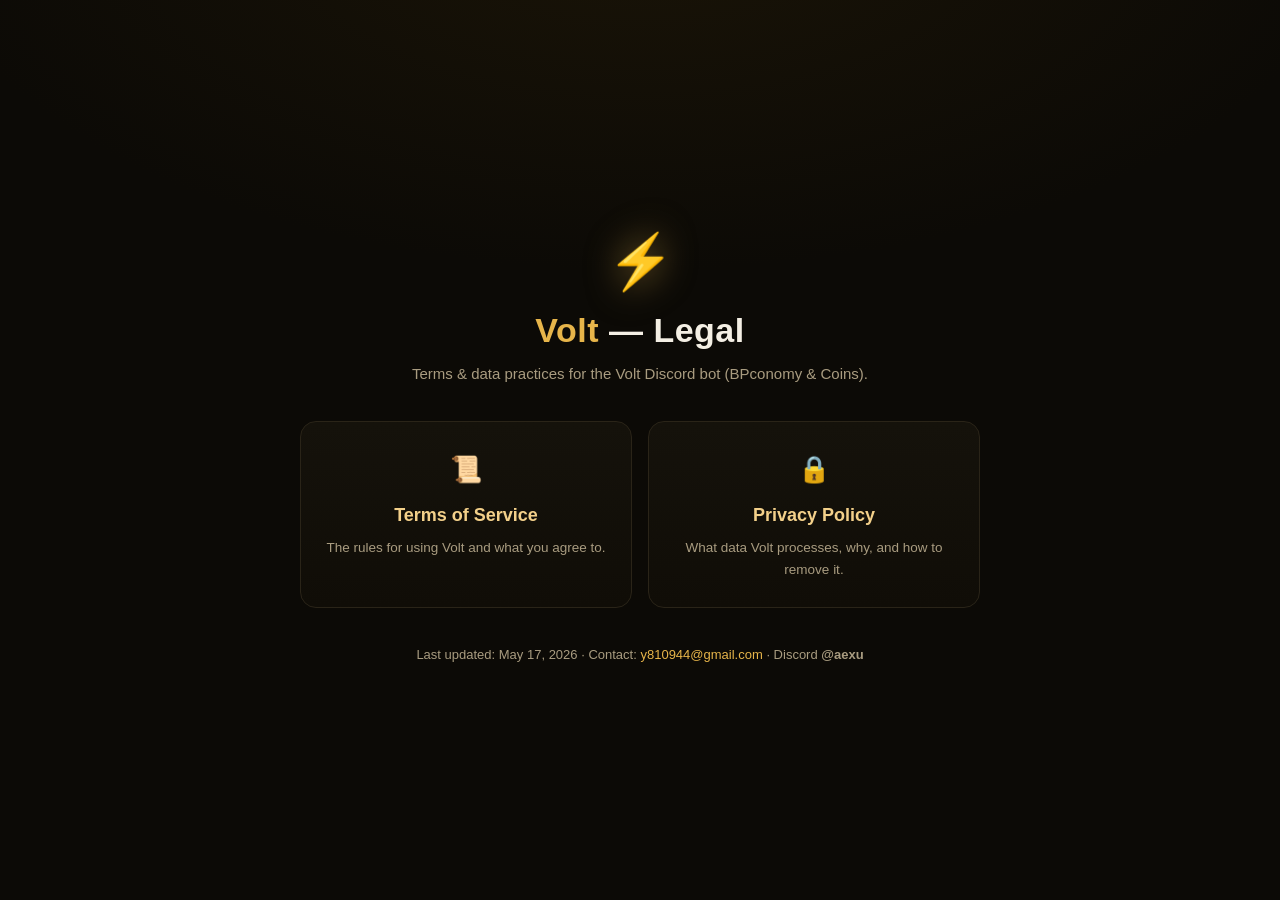
==== index.html @ d3c05f2a "Add Volt legal pages (Terms of Service & Privacy Policy)" ====
<!DOCTYPE html>
<html lang="en">
<head>
<meta charset="UTF-8">
<meta name="viewport" content="width=device-width, initial-scale=1">
<title>Volt — Legal</title>
<meta name="description" content="Terms of Service and Privacy Policy for the Volt Discord bot.">
<style>
  :root{--gold:#e7b54a;--gold-soft:#f3d08a;--bg:#0c0a06;--panel:#15120b;--ink:#f4efe4;--dim:#a99c80;--line:#2a2418;}
  *{box-sizing:border-box;margin:0;padding:0}
  body{background:radial-gradient(1200px 600px at 50% -10%,#1a1407 0%,var(--bg) 60%);color:var(--ink);
        font:16px/1.65 -apple-system,BlinkMacSystemFont,"Segoe UI",Roboto,Helvetica,Arial,sans-serif;
        min-height:100vh;display:flex;align-items:center;justify-content:center;padding:40px 20px}
  .wrap{max-width:680px;width:100%;text-align:center}
  .bolt{font-size:54px;line-height:1;filter:drop-shadow(0 0 18px rgba(231,181,74,.55))}
  h1{font-size:34px;margin:14px 0 4px;letter-spacing:.5px}
  h1 span{color:var(--gold)}
  .tag{color:var(--dim);margin-bottom:34px;font-size:15px}
  .cards{display:grid;grid-template-columns:1fr 1fr;gap:16px}
  @media(max-width:560px){.cards{grid-template-columns:1fr}}
  a.card{display:block;text-decoration:none;background:linear-gradient(180deg,var(--panel),#100d07);
        border:1px solid var(--line);border-radius:16px;padding:26px 22px;color:var(--ink);
        transition:.18s border-color,.18s transform}
  a.card:hover{border-color:var(--gold);transform:translateY(-3px)}
  a.card .ic{font-size:26px}
  a.card h2{font-size:18px;margin:10px 0 6px;color:var(--gold-soft)}
  a.card p{color:var(--dim);font-size:13.5px}
  footer{margin-top:36px;color:var(--dim);font-size:13px}
  footer a{color:var(--gold);text-decoration:none}
</style>
</head>
<body>
  <div class="wrap">
    <div class="bolt">⚡</div>
    <h1><span>Volt</span> — Legal</h1>
    <p class="tag">Terms &amp; data practices for the Volt Discord bot (BPconomy &amp; Coins).</p>
    <div class="cards">
      <a class="card" href="terms-of-service/">
        <div class="ic">📜</div>
        <h2>Terms of Service</h2>
        <p>The rules for using Volt and what you agree to.</p>
      </a>
      <a class="card" href="privacy-policy/">
        <div class="ic">🔒</div>
        <h2>Privacy Policy</h2>
        <p>What data Volt processes, why, and how to remove it.</p>
      </a>
    </div>
    <footer>Last updated: May&nbsp;17,&nbsp;2026 · Contact: <a href="mailto:y810944@gmail.com">y810944@gmail.com</a> · Discord <strong>@aexu</strong></footer>
  </div>
</body>
</html>
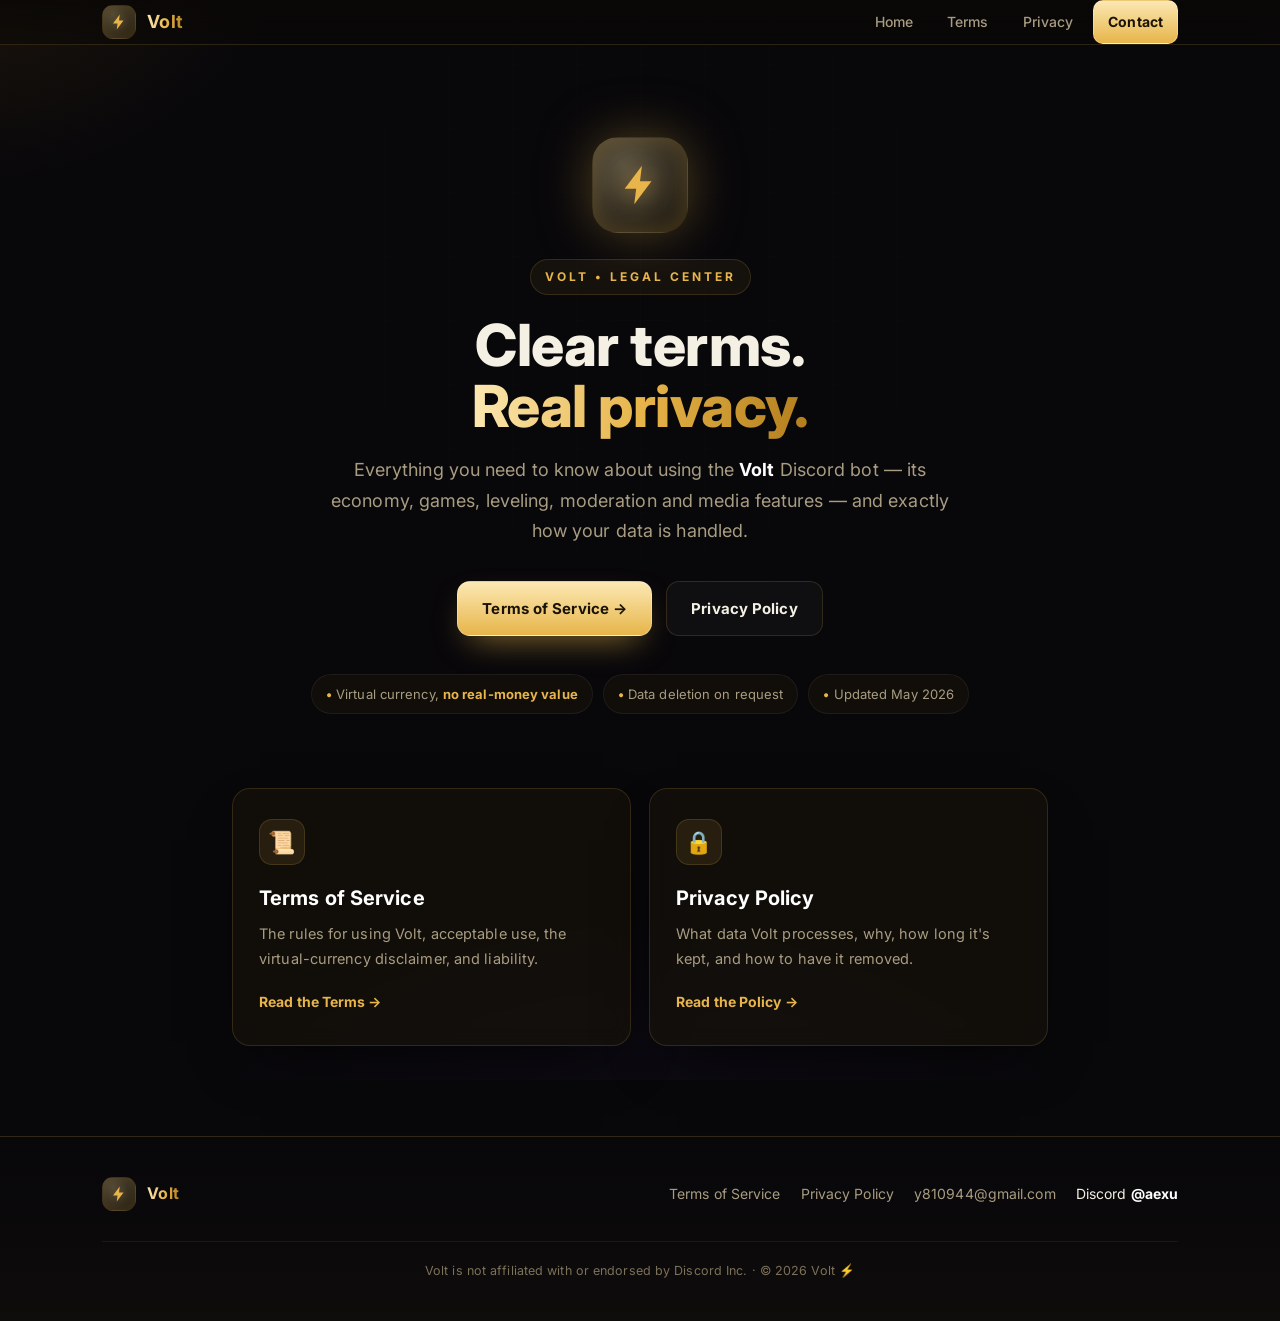
==== commit 591b5c8d: "Premium redesign: shared theme, hero, sticky TOC + scroll-spy, animations" ====
--- a/index.html
+++ b/index.html
@@ -4,49 +4,87 @@
 <meta charset="UTF-8">
 <meta name="viewport" content="width=device-width, initial-scale=1">
 <title>Volt — Legal</title>
-<meta name="description" content="Terms of Service and Privacy Policy for the Volt Discord bot.">
-<style>
-  :root{--gold:#e7b54a;--gold-soft:#f3d08a;--bg:#0c0a06;--panel:#15120b;--ink:#f4efe4;--dim:#a99c80;--line:#2a2418;}
-  *{box-sizing:border-box;margin:0;padding:0}
-  body{background:radial-gradient(1200px 600px at 50% -10%,#1a1407 0%,var(--bg) 60%);color:var(--ink);
-        font:16px/1.65 -apple-system,BlinkMacSystemFont,"Segoe UI",Roboto,Helvetica,Arial,sans-serif;
-        min-height:100vh;display:flex;align-items:center;justify-content:center;padding:40px 20px}
-  .wrap{max-width:680px;width:100%;text-align:center}
-  .bolt{font-size:54px;line-height:1;filter:drop-shadow(0 0 18px rgba(231,181,74,.55))}
-  h1{font-size:34px;margin:14px 0 4px;letter-spacing:.5px}
-  h1 span{color:var(--gold)}
-  .tag{color:var(--dim);margin-bottom:34px;font-size:15px}
-  .cards{display:grid;grid-template-columns:1fr 1fr;gap:16px}
-  @media(max-width:560px){.cards{grid-template-columns:1fr}}
-  a.card{display:block;text-decoration:none;background:linear-gradient(180deg,var(--panel),#100d07);
-        border:1px solid var(--line);border-radius:16px;padding:26px 22px;color:var(--ink);
-        transition:.18s border-color,.18s transform}
-  a.card:hover{border-color:var(--gold);transform:translateY(-3px)}
-  a.card .ic{font-size:26px}
-  a.card h2{font-size:18px;margin:10px 0 6px;color:var(--gold-soft)}
-  a.card p{color:var(--dim);font-size:13.5px}
-  footer{margin-top:36px;color:var(--dim);font-size:13px}
-  footer a{color:var(--gold);text-decoration:none}
-</style>
+<meta name="description" content="Terms of Service and Privacy Policy for the Volt Discord bot (BPconomy & Coins).">
+<meta name="theme-color" content="#08070a">
+<meta property="og:title" content="Volt — Legal">
+<meta property="og:description" content="Terms of Service & Privacy Policy for the Volt Discord bot.">
+<meta property="og:type" content="website">
+<link rel="preconnect" href="https://fonts.googleapis.com">
+<link rel="preconnect" href="https://fonts.gstatic.com" crossorigin>
+<link href="https://fonts.googleapis.com/css2?family=Inter:wght@400;500;600;700;800&display=swap" rel="stylesheet">
+<link rel="stylesheet" href="assets/style.css">
 </head>
 <body>
-  <div class="wrap">
-    <div class="bolt">⚡</div>
-    <h1><span>Volt</span> — Legal</h1>
-    <p class="tag">Terms &amp; data practices for the Volt Discord bot (BPconomy &amp; Coins).</p>
-    <div class="cards">
-      <a class="card" href="terms-of-service/">
-        <div class="ic">📜</div>
-        <h2>Terms of Service</h2>
-        <p>The rules for using Volt and what you agree to.</p>
-      </a>
-      <a class="card" href="privacy-policy/">
-        <div class="ic">🔒</div>
-        <h2>Privacy Policy</h2>
-        <p>What data Volt processes, why, and how to remove it.</p>
-      </a>
+<div class="progress"></div>
+
+<header class="site-head">
+  <nav class="nav container">
+    <a class="brand" href="./">
+      <span class="logo"><svg viewBox="0 0 24 24"><path d="M13 2 4 14h6l-1 8 9-12h-6l1-8z" fill="#e7b54a"/></svg></span>
+      <span class="word">Volt</span>
+    </a>
+    <span class="spacer"></span>
+    <button class="menu-btn" aria-label="Menu">☰</button>
+    <div class="nav-links">
+      <a href="./">Home</a>
+      <a href="terms-of-service/">Terms</a>
+      <a href="privacy-policy/">Privacy</a>
+      <a class="cta" href="mailto:y810944@gmail.com">Contact</a>
     </div>
-    <footer>Last updated: May&nbsp;17,&nbsp;2026 · Contact: <a href="mailto:y810944@gmail.com">y810944@gmail.com</a> · Discord <strong>@aexu</strong></footer>
+  </nav>
+</header>
+
+<main>
+  <section class="hero reveal">
+    <div class="bolt-xl"><svg viewBox="0 0 24 24"><path d="M13 2 4 14h6l-1 8 9-12h-6l1-8z" fill="#e7b54a"/></svg></div>
+    <span class="eyebrow">Volt • Legal Center</span>
+    <h1>Clear terms.<br><span class="grad">Real privacy.</span></h1>
+    <p class="lead">Everything you need to know about using the <strong>Volt</strong> Discord bot —
+       its economy, games, leveling, moderation and media features — and exactly how your data is handled.</p>
+    <div class="actions">
+      <a class="btn primary" href="terms-of-service/">Terms of Service →</a>
+      <a class="btn ghost" href="privacy-policy/">Privacy Policy</a>
+    </div>
+    <div class="chips">
+      <span class="chip"><b>•</b> Virtual currency, <b>no real-money value</b></span>
+      <span class="chip"><b>•</b> Data deletion on request</span>
+      <span class="chip"><b>•</b> Updated May 2026</span>
+    </div>
+  </section>
+
+  <section class="cards reveal">
+    <a class="card" href="terms-of-service/">
+      <div class="ic">📜</div>
+      <h3>Terms of Service</h3>
+      <p>The rules for using Volt, acceptable use, the virtual-currency disclaimer, and liability.</p>
+      <span class="go">Read the Terms →</span>
+    </a>
+    <a class="card" href="privacy-policy/">
+      <div class="ic">🔒</div>
+      <h3>Privacy Policy</h3>
+      <p>What data Volt processes, why, how long it's kept, and how to have it removed.</p>
+      <span class="go">Read the Policy →</span>
+    </a>
+  </section>
+</main>
+
+<footer class="site-foot">
+  <div class="foot-in">
+    <a class="brand" href="./">
+      <span class="logo"><svg viewBox="0 0 24 24"><path d="M13 2 4 14h6l-1 8 9-12h-6l1-8z" fill="#e7b54a"/></svg></span>
+      <span class="word">Volt</span>
+    </a>
+    <div class="foot-links">
+      <a href="terms-of-service/">Terms of Service</a>
+      <a href="privacy-policy/">Privacy Policy</a>
+      <a href="mailto:y810944@gmail.com">y810944@gmail.com</a>
+      <span>Discord <strong>@aexu</strong></span>
+    </div>
+    <div class="foot-note">Volt is not affiliated with or endorsed by Discord Inc. · © 2026 Volt ⚡</div>
   </div>
+</footer>
+
+<div class="to-top" title="Back to top" aria-label="Back to top">↑</div>
+<script src="assets/app.js"></script>
 </body>
 </html>
--- a/assets/style.css
+++ b/assets/style.css
@@ -0,0 +1,200 @@
+/* Volt — legal site theme. Premium dark + gold, fully self-contained. */
+:root{
+  --bg:#08070a; --bg2:#0c0a08;
+  --ink:#f5f0e4; --dim:#a89c81; --muted:#7c7159;
+  --line:rgba(231,181,74,.16);
+  --line-soft:rgba(255,255,255,.06);
+  --gold1:#fce8b3; --gold2:#e7b54a; --gold3:#b27d1c;
+  --glass:rgba(26,21,12,.55);
+  --glass2:rgba(20,16,10,.7);
+  --radius:18px; --maxw:1120px;
+  --shadow:0 24px 60px -28px rgba(0,0,0,.85);
+}
+*{box-sizing:border-box;margin:0;padding:0}
+html{scroll-behavior:smooth;scroll-padding-top:96px;-webkit-text-size-adjust:100%}
+body{
+  background:var(--bg); color:var(--ink); overflow-x:hidden;
+  font:16px/1.7 "Inter",-apple-system,BlinkMacSystemFont,"Segoe UI",Roboto,Helvetica,Arial,sans-serif;
+  letter-spacing:.1px; -webkit-font-smoothing:antialiased;
+}
+/* Animated ambient background */
+body::before{
+  content:""; position:fixed; inset:-20%; z-index:-2;
+  background:
+    radial-gradient(620px 420px at 78% -6%, rgba(231,181,74,.20), transparent 60%),
+    radial-gradient(560px 480px at 12% 6%, rgba(178,125,28,.16), transparent 60%),
+    radial-gradient(900px 700px at 50% 120%, rgba(120,78,200,.10), transparent 60%),
+    var(--bg);
+  animation:drift 24s ease-in-out infinite alternate;
+}
+body::after{ /* faint grid + grain */
+  content:""; position:fixed; inset:0; z-index:-1; pointer-events:none; opacity:.5;
+  background-image:linear-gradient(rgba(255,255,255,.025) 1px,transparent 1px),
+                   linear-gradient(90deg,rgba(255,255,255,.025) 1px,transparent 1px);
+  background-size:64px 64px; mask:radial-gradient(circle at 50% 30%,#000,transparent 78%);
+}
+@keyframes drift{from{transform:translate3d(-1.5%,-1%,0) scale(1)}to{transform:translate3d(1.5%,1.5%,0) scale(1.06)}}
+
+a{color:var(--gold2);text-decoration:none}
+a:hover{color:var(--gold1)}
+strong{color:#fff}
+
+/* Scroll progress */
+.progress{position:fixed;top:0;left:0;height:3px;width:0;z-index:60;
+  background:linear-gradient(90deg,var(--gold3),var(--gold2),var(--gold1));
+  box-shadow:0 0 14px rgba(231,181,74,.6)}
+
+/* Header */
+.site-head{position:sticky;top:0;z-index:50;backdrop-filter:blur(14px);
+  background:linear-gradient(180deg,rgba(10,8,6,.86),rgba(10,8,6,.5));
+  border-bottom:1px solid var(--line)}
+.nav{max-width:var(--maxw);margin:0 auto;padding:14px 22px;display:flex;align-items:center;gap:22px}
+.brand{display:flex;align-items:center;gap:11px;font-weight:700;font-size:18px;letter-spacing:.4px}
+.brand .logo{width:34px;height:34px;display:grid;place-items:center;border-radius:11px;
+  background:radial-gradient(circle at 30% 25%,rgba(252,232,179,.25),rgba(20,16,9,.9));
+  border:1px solid var(--line);box-shadow:inset 0 0 14px rgba(231,181,74,.25)}
+.brand .logo svg{width:18px;height:18px;filter:drop-shadow(0 0 6px rgba(231,181,74,.7))}
+.brand .word{background:linear-gradient(92deg,var(--gold1),var(--gold2) 55%,var(--gold3));
+  -webkit-background-clip:text;background-clip:text;color:transparent}
+.nav .spacer{flex:1}
+.nav-links{display:flex;gap:6px;align-items:center}
+.nav-links a{color:var(--dim);font-size:14px;font-weight:500;padding:9px 14px;border-radius:10px;transition:.16s}
+.nav-links a:hover{color:var(--ink);background:rgba(255,255,255,.05)}
+.nav-links a.cta{color:#1a1305;font-weight:700;
+  background:linear-gradient(180deg,var(--gold1),var(--gold2));border:1px solid rgba(255,255,255,.25)}
+.nav-links a.cta:hover{filter:brightness(1.07)}
+.menu-btn{display:none;background:none;border:1px solid var(--line);color:var(--ink);
+  width:40px;height:40px;border-radius:10px;font-size:18px;cursor:pointer}
+
+/* Layout */
+.container{max-width:var(--maxw);margin:0 auto;padding:0 22px}
+section.reveal{opacity:0;transform:translateY(22px);transition:opacity .7s ease,transform .7s ease}
+section.reveal.in{opacity:1;transform:none}
+@media (prefers-reduced-motion:reduce){
+  body::before{animation:none}.reveal{opacity:1!important;transform:none!important}
+  html{scroll-behavior:auto}
+}
+
+/* Hero (landing) */
+.hero{text-align:center;padding:92px 22px 56px;max-width:880px;margin:0 auto}
+.hero .bolt-xl{width:96px;height:96px;margin:0 auto 26px;display:grid;place-items:center;border-radius:26px;
+  background:radial-gradient(circle at 32% 28%,rgba(252,232,179,.32),rgba(18,14,8,.92));
+  border:1px solid var(--line);box-shadow:0 0 60px -10px rgba(231,181,74,.5),inset 0 0 26px rgba(231,181,74,.28);
+  animation:pulse 4.5s ease-in-out infinite}
+.hero .bolt-xl svg{width:46px;height:46px;filter:drop-shadow(0 0 14px rgba(231,181,74,.8))}
+@keyframes pulse{50%{box-shadow:0 0 84px -6px rgba(231,181,74,.7),inset 0 0 30px rgba(231,181,74,.4)}}
+.eyebrow{display:inline-block;font-size:12px;font-weight:700;letter-spacing:3px;text-transform:uppercase;
+  color:var(--gold2);padding:7px 14px;border:1px solid var(--line);border-radius:999px;
+  background:rgba(231,181,74,.06);margin-bottom:20px}
+.hero h1{font-size:clamp(34px,6vw,58px);line-height:1.05;font-weight:800;letter-spacing:-.5px;margin-bottom:18px}
+.hero h1 .grad{background:linear-gradient(96deg,var(--gold1),var(--gold2) 50%,var(--gold3));
+  -webkit-background-clip:text;background-clip:text;color:transparent}
+.hero p.lead{color:var(--dim);font-size:18px;max-width:620px;margin:0 auto 34px}
+.actions{display:flex;gap:14px;justify-content:center;flex-wrap:wrap}
+.btn{display:inline-flex;align-items:center;gap:9px;padding:14px 24px;border-radius:13px;font-weight:700;
+  font-size:15px;transition:.18s;border:1px solid transparent}
+.btn.primary{color:#1a1305;background:linear-gradient(180deg,var(--gold1),var(--gold2));
+  border-color:rgba(255,255,255,.28);box-shadow:0 14px 34px -14px rgba(231,181,74,.7)}
+.btn.primary:hover{transform:translateY(-2px);filter:brightness(1.06)}
+.btn.ghost{color:var(--ink);border-color:var(--line);background:rgba(255,255,255,.03)}
+.btn.ghost:hover{border-color:var(--gold2);transform:translateY(-2px)}
+.chips{display:flex;gap:10px;justify-content:center;flex-wrap:wrap;margin-top:38px}
+.chip{font-size:13px;color:var(--dim);padding:8px 14px;border:1px solid var(--line-soft);
+  border-radius:999px;background:var(--glass);backdrop-filter:blur(6px)}
+.chip b{color:var(--gold2);font-weight:700}
+
+/* Doc cards on landing */
+.cards{display:grid;grid-template-columns:1fr 1fr;gap:18px;max-width:860px;margin:18px auto 90px;padding:0 22px}
+@media(max-width:680px){.cards{grid-template-columns:1fr}}
+.card{position:relative;display:block;padding:30px 26px;border-radius:var(--radius);
+  background:var(--glass);border:1px solid var(--line);backdrop-filter:blur(10px);
+  box-shadow:var(--shadow);overflow:hidden;transition:.2s}
+.card::before{content:"";position:absolute;inset:0;border-radius:inherit;padding:1px;
+  background:linear-gradient(140deg,rgba(231,181,74,.5),transparent 45%);
+  -webkit-mask:linear-gradient(#000 0 0) content-box,linear-gradient(#000 0 0);
+  -webkit-mask-composite:xor;mask-composite:exclude;opacity:0;transition:.2s}
+.card:hover{transform:translateY(-5px);border-color:rgba(231,181,74,.35)}
+.card:hover::before{opacity:1}
+.card .ic{width:46px;height:46px;border-radius:13px;display:grid;place-items:center;font-size:22px;
+  background:rgba(231,181,74,.1);border:1px solid var(--line);margin-bottom:16px}
+.card h3{font-size:20px;font-weight:700;margin-bottom:7px;color:#fff}
+.card p{color:var(--dim);font-size:14.5px}
+.card .go{margin-top:18px;font-size:14px;font-weight:700;color:var(--gold2);display:inline-flex;gap:7px;align-items:center}
+.card:hover .go{gap:11px}
+
+/* Document page */
+.doc-shell{max-width:var(--maxw);margin:0 auto;padding:54px 22px 100px;
+  display:grid;grid-template-columns:248px 1fr;gap:46px;align-items:start}
+@media(max-width:920px){.doc-shell{grid-template-columns:1fr;gap:26px}}
+.toc{position:sticky;top:96px;font-size:14px}
+@media(max-width:920px){.toc{position:relative;top:0;border:1px solid var(--line);
+  border-radius:14px;background:var(--glass);padding:8px}}
+.toc .toc-title{font-size:11px;letter-spacing:2.5px;text-transform:uppercase;color:var(--muted);
+  padding:0 12px 12px;font-weight:700}
+.toc a{display:block;color:var(--dim);padding:8px 12px;border-radius:9px;border-left:2px solid transparent;
+  transition:.15s;line-height:1.35}
+.toc a:hover{color:var(--ink);background:rgba(255,255,255,.04)}
+.toc a.active{color:var(--gold1);border-left-color:var(--gold2);background:rgba(231,181,74,.08)}
+
+.doc{min-width:0;background:var(--glass2);border:1px solid var(--line);border-radius:var(--radius);
+  padding:clamp(26px,4vw,52px);box-shadow:var(--shadow);backdrop-filter:blur(8px)}
+.doc .eyebrow{margin-bottom:16px}
+.doc h1{font-size:clamp(28px,4.6vw,42px);font-weight:800;letter-spacing:-.5px;line-height:1.1;margin-bottom:14px}
+.doc h1 .grad{background:linear-gradient(96deg,var(--gold1),var(--gold2) 55%,var(--gold3));
+  -webkit-background-clip:text;background-clip:text;color:transparent}
+.updated{display:inline-flex;align-items:center;gap:8px;font-size:13px;color:var(--dim);
+  border:1px solid var(--line);background:rgba(231,181,74,.05);padding:6px 13px;border-radius:999px;margin-bottom:24px}
+.updated .dot{width:7px;height:7px;border-radius:50%;background:var(--gold2);box-shadow:0 0 8px var(--gold2)}
+.doc>p{color:#e7e0cf}
+.doc .intro{font-size:16.5px;color:var(--dim);border-bottom:1px solid var(--line);padding-bottom:26px;margin-bottom:8px}
+.doc section{padding-top:34px;scroll-margin-top:96px}
+.doc h2{display:flex;align-items:center;gap:13px;font-size:21px;font-weight:700;color:#fff;margin-bottom:12px}
+.doc h2 .num{flex:none;width:30px;height:30px;border-radius:9px;display:grid;place-items:center;
+  font-size:13px;font-weight:800;color:var(--gold1);
+  background:rgba(231,181,74,.1);border:1px solid var(--line)}
+.doc h2 .anchor{opacity:0;color:var(--muted);font-weight:400;transition:.15s;font-size:18px}
+.doc h2:hover .anchor{opacity:1}
+.doc h3{font-size:16px;margin:20px 0 7px;color:#fff}
+.doc p,.doc li{color:#e3dccb}
+.doc ul{margin:10px 0 10px 4px;list-style:none}
+.doc li{position:relative;padding-left:22px;margin:7px 0}
+.doc li::before{content:"";position:absolute;left:3px;top:11px;width:6px;height:6px;border-radius:50%;
+  background:linear-gradient(var(--gold1),var(--gold3))}
+.callout{display:flex;gap:14px;background:linear-gradient(180deg,rgba(231,181,74,.09),rgba(231,181,74,.03));
+  border:1px solid var(--line);border-left:3px solid var(--gold2);border-radius:12px;
+  padding:16px 18px;margin:20px 0;color:#efe8d6;font-size:14.5px}
+.callout .ci{flex:none;font-size:18px;line-height:1.5}
+.tbl-wrap{overflow-x:auto;margin:18px 0;border:1px solid var(--line);border-radius:12px}
+table{width:100%;border-collapse:collapse;font-size:14.5px;min-width:460px}
+th,td{padding:12px 15px;text-align:left;vertical-align:top;border-bottom:1px solid var(--line-soft)}
+th{background:rgba(231,181,74,.08);color:var(--gold1);font-weight:700;letter-spacing:.3px}
+tr:last-child td{border-bottom:none}
+td:first-child{color:#fff;font-weight:600;white-space:nowrap}
+@media(max-width:560px){td:first-child{white-space:normal}}
+
+/* Footer */
+.site-foot{border-top:1px solid var(--line);background:linear-gradient(180deg,transparent,rgba(231,181,74,.03))}
+.foot-in{max-width:var(--maxw);margin:0 auto;padding:40px 22px;display:flex;gap:24px;
+  align-items:center;flex-wrap:wrap;justify-content:space-between}
+.foot-in .brand{font-size:16px}
+.foot-links{display:flex;gap:20px;flex-wrap:wrap;font-size:14px}
+.foot-links a{color:var(--dim)}.foot-links a:hover{color:var(--gold2)}
+.foot-note{width:100%;color:var(--muted);font-size:12.5px;border-top:1px solid var(--line-soft);
+  padding-top:18px;margin-top:6px;text-align:center}
+
+/* Back to top */
+.to-top{position:fixed;right:22px;bottom:22px;width:46px;height:46px;border-radius:13px;
+  display:grid;place-items:center;cursor:pointer;z-index:40;border:1px solid var(--line);
+  color:var(--gold1);background:var(--glass2);backdrop-filter:blur(8px);
+  opacity:0;pointer-events:none;transform:translateY(12px);transition:.22s}
+.to-top.show{opacity:1;pointer-events:auto;transform:none}
+.to-top:hover{border-color:var(--gold2);background:rgba(231,181,74,.14)}
+
+@media(max-width:680px){
+  .menu-btn{display:block}
+  .nav-links{position:absolute;top:64px;right:14px;left:14px;flex-direction:column;align-items:stretch;
+    gap:4px;padding:10px;border:1px solid var(--line);border-radius:14px;
+    background:rgba(12,10,8,.97);backdrop-filter:blur(14px);display:none}
+  .nav-links.open{display:flex}
+  .nav-links a{padding:12px 14px}
+}
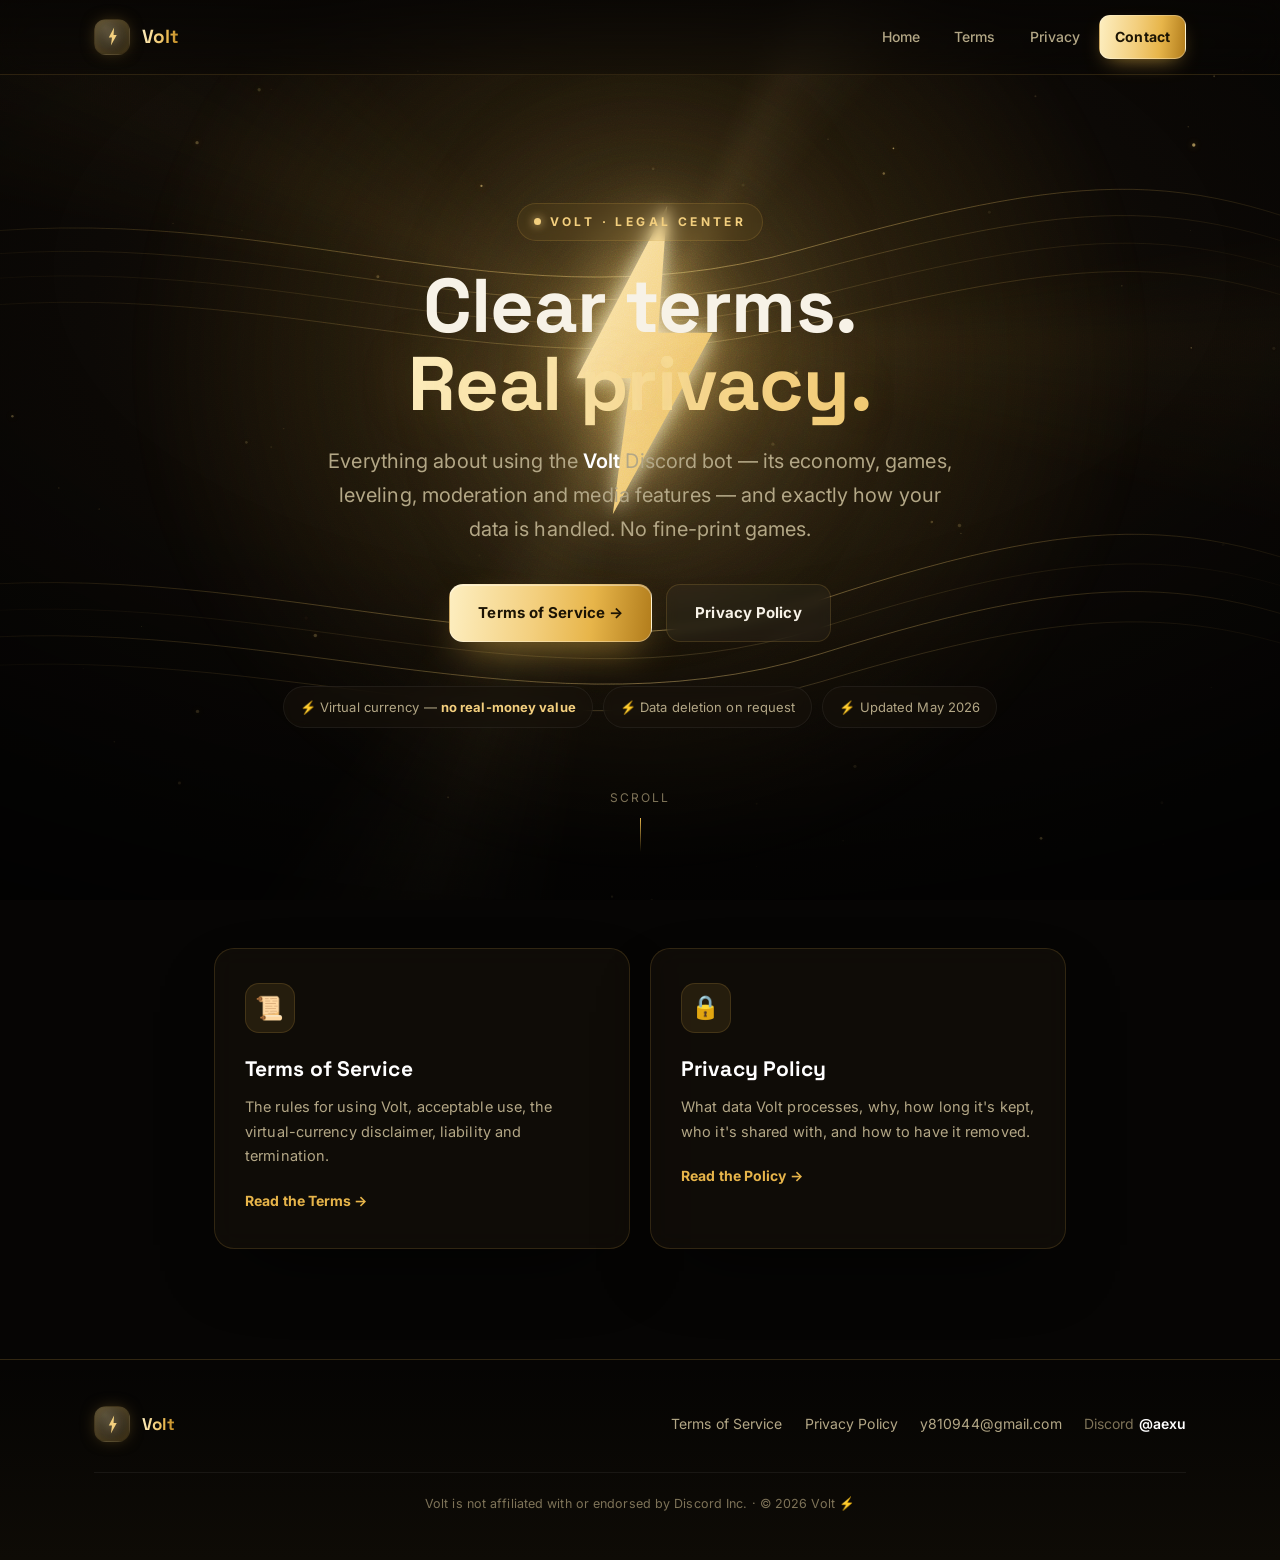
==== commit 517d9db5: "Cinematic redesign: animated gold scene, particle field, optional banner media, refined docs" ====
--- a/index.html
+++ b/index.html
@@ -4,23 +4,59 @@
 <meta charset="UTF-8">
 <meta name="viewport" content="width=device-width, initial-scale=1">
 <title>Volt — Legal</title>
-<meta name="description" content="Terms of Service and Privacy Policy for the Volt Discord bot (BPconomy & Coins).">
-<meta name="theme-color" content="#08070a">
+<meta name="description" content="Terms of Service and Privacy Policy for the Volt Discord bot — BPconomy & Coins.">
+<meta name="theme-color" content="#060504">
 <meta property="og:title" content="Volt — Legal">
 <meta property="og:description" content="Terms of Service & Privacy Policy for the Volt Discord bot.">
 <meta property="og:type" content="website">
 <link rel="preconnect" href="https://fonts.googleapis.com">
 <link rel="preconnect" href="https://fonts.gstatic.com" crossorigin>
-<link href="https://fonts.googleapis.com/css2?family=Inter:wght@400;500;600;700;800&display=swap" rel="stylesheet">
+<link href="https://fonts.googleapis.com/css2?family=Inter:wght@400;500;600;700;800&family=Space+Grotesk:wght@500;600;700&display=swap" rel="stylesheet">
 <link rel="stylesheet" href="assets/style.css">
 </head>
 <body>
 <div class="progress"></div>
 
+<div class="bg" aria-hidden="true">
+  <video id="bgVideo" class="bg-media" muted loop playsinline preload="auto"></video>
+  <div class="scene">
+    <div class="rays"></div>
+    <div class="glow"></div>
+    <svg class="waves" viewBox="0 0 1440 900" preserveAspectRatio="xMidYMid slice">
+      <defs><linearGradient id="wgrad" x1="0" y1="0" x2="1" y2="0">
+        <stop offset="0" stop-color="rgba(231,181,74,0)"/>
+        <stop offset=".5" stop-color="rgba(245,210,128,.55)"/>
+        <stop offset="1" stop-color="rgba(231,181,74,0)"/>
+      </linearGradient></defs>
+      <g>
+        <path style="--d:22s;--y:14px" d="M-60 250 C 320 170 560 340 880 250 S 1280 170 1520 280"/>
+        <path style="--d:26s;--y:20px" d="M-60 272 C 320 196 560 360 880 274 S 1280 196 1520 304"/>
+        <path style="--d:30s;--y:10px" d="M-60 296 C 320 222 560 382 880 300 S 1280 222 1520 330"/>
+        <path style="--d:24s;--y:24px" d="M-60 322 C 320 250 560 404 880 326 S 1280 250 1520 356"/>
+        <path style="--d:28s;--y:16px" d="M-60 600 C 300 530 600 700 900 600 S 1300 520 1520 620"/>
+        <path style="--d:32s;--y:22px" d="M-60 626 C 300 558 600 724 900 628 S 1300 548 1520 648"/>
+        <path style="--d:23s;--y:12px" d="M-60 652 C 300 586 600 748 900 654 S 1300 576 1520 676"/>
+        <path style="--d:27s;--y:26px" d="M-60 680 C 300 616 600 772 900 682 S 1300 606 1520 704"/>
+      </g>
+    </svg>
+    <div class="bolt-wrap">
+      <svg viewBox="0 0 48 72">
+        <defs><linearGradient id="bgrad" x1="0" y1="0" x2="1" y2="1">
+          <stop offset="0" stop-color="#fdeec0"/><stop offset=".55" stop-color="#f3cf7e"/><stop offset="1" stop-color="#e7b54a"/>
+        </linearGradient></defs>
+        <path d="M30 2 L10 40 L22 40 L18 70 L40 30 L28 30 Z" fill="url(#bgrad)"/>
+      </svg>
+    </div>
+  </div>
+</div>
+<canvas id="fx"></canvas>
+<div class="grain"></div>
+<div class="veil"></div>
+
 <header class="site-head">
-  <nav class="nav container">
+  <nav class="nav">
     <a class="brand" href="./">
-      <span class="logo"><svg viewBox="0 0 24 24"><path d="M13 2 4 14h6l-1 8 9-12h-6l1-8z" fill="#e7b54a"/></svg></span>
+      <span class="logo"><svg viewBox="0 0 48 72"><path d="M30 2 L10 40 L22 40 L18 70 L40 30 L28 30 Z" fill="#f3cf7e"/></svg></span>
       <span class="word">Volt</span>
     </a>
     <span class="spacer"></span>
@@ -35,34 +71,34 @@
 </header>
 
 <main>
-  <section class="hero reveal">
-    <div class="bolt-xl"><svg viewBox="0 0 24 24"><path d="M13 2 4 14h6l-1 8 9-12h-6l1-8z" fill="#e7b54a"/></svg></div>
-    <span class="eyebrow">Volt • Legal Center</span>
-    <h1>Clear terms.<br><span class="grad">Real privacy.</span></h1>
-    <p class="lead">Everything you need to know about using the <strong>Volt</strong> Discord bot —
-       its economy, games, leveling, moderation and media features — and exactly how your data is handled.</p>
-    <div class="actions">
+  <section class="hero">
+    <span class="kicker reveal"><span class="led"></span> Volt · Legal Center</span>
+    <h1 class="display reveal" data-d="1">Clear terms.<br><span class="grad">Real privacy.</span></h1>
+    <p class="lead reveal" data-d="2">Everything about using the <strong>Volt</strong> Discord bot — its economy,
+       games, leveling, moderation and media features — and exactly how your data is handled. No fine-print games.</p>
+    <div class="actions reveal" data-d="3">
       <a class="btn primary" href="terms-of-service/">Terms of Service →</a>
       <a class="btn ghost" href="privacy-policy/">Privacy Policy</a>
     </div>
-    <div class="chips">
-      <span class="chip"><b>•</b> Virtual currency, <b>no real-money value</b></span>
-      <span class="chip"><b>•</b> Data deletion on request</span>
-      <span class="chip"><b>•</b> Updated May 2026</span>
+    <div class="chips reveal" data-d="3">
+      <span class="chip"><b>⚡</b> Virtual currency — <b>no real-money value</b></span>
+      <span class="chip"><b>⚡</b> Data deletion on request</span>
+      <span class="chip"><b>⚡</b> Updated May 2026</span>
     </div>
+    <div class="scroll-cue reveal">Scroll<span></span></div>
   </section>
 
-  <section class="cards reveal">
-    <a class="card" href="terms-of-service/">
+  <section class="cards">
+    <a class="card reveal" href="terms-of-service/">
       <div class="ic">📜</div>
       <h3>Terms of Service</h3>
-      <p>The rules for using Volt, acceptable use, the virtual-currency disclaimer, and liability.</p>
+      <p>The rules for using Volt, acceptable use, the virtual-currency disclaimer, liability and termination.</p>
       <span class="go">Read the Terms →</span>
     </a>
-    <a class="card" href="privacy-policy/">
+    <a class="card reveal" data-d="1" href="privacy-policy/">
       <div class="ic">🔒</div>
       <h3>Privacy Policy</h3>
-      <p>What data Volt processes, why, how long it's kept, and how to have it removed.</p>
+      <p>What data Volt processes, why, how long it's kept, who it's shared with, and how to have it removed.</p>
       <span class="go">Read the Policy →</span>
     </a>
   </section>
@@ -71,14 +107,14 @@
 <footer class="site-foot">
   <div class="foot-in">
     <a class="brand" href="./">
-      <span class="logo"><svg viewBox="0 0 24 24"><path d="M13 2 4 14h6l-1 8 9-12h-6l1-8z" fill="#e7b54a"/></svg></span>
+      <span class="logo"><svg viewBox="0 0 48 72"><path d="M30 2 L10 40 L22 40 L18 70 L40 30 L28 30 Z" fill="#f3cf7e"/></svg></span>
       <span class="word">Volt</span>
     </a>
     <div class="foot-links">
       <a href="terms-of-service/">Terms of Service</a>
       <a href="privacy-policy/">Privacy Policy</a>
       <a href="mailto:y810944@gmail.com">y810944@gmail.com</a>
-      <span>Discord <strong>@aexu</strong></span>
+      <span style="color:var(--muted)">Discord <strong>@aexu</strong></span>
     </div>
     <div class="foot-note">Volt is not affiliated with or endorsed by Discord Inc. · © 2026 Volt ⚡</div>
   </div>
--- a/assets/style.css
+++ b/assets/style.css
@@ -1,200 +1,254 @@
-/* Volt — legal site theme. Premium dark + gold, fully self-contained. */
+/* ============================================================================
+   Volt — legal site. Cinematic dark-gold theme. Self-contained, no libraries.
+   ========================================================================== */
 :root{
-  --bg:#08070a; --bg2:#0c0a08;
-  --ink:#f5f0e4; --dim:#a89c81; --muted:#7c7159;
+  --bg:#060504; --bg2:#0b0907;
+  --ink:#f7f2e7; --dim:#b3a786; --muted:#7e7358;
   --line:rgba(231,181,74,.16);
   --line-soft:rgba(255,255,255,.06);
-  --gold1:#fce8b3; --gold2:#e7b54a; --gold3:#b27d1c;
-  --glass:rgba(26,21,12,.55);
-  --glass2:rgba(20,16,10,.7);
-  --radius:18px; --maxw:1120px;
-  --shadow:0 24px 60px -28px rgba(0,0,0,.85);
+  --g1:#fdeec0; --g2:#f3cf7e; --g3:#e7b54a; --g4:#b27d1c;
+  --glass:rgba(24,19,11,.55);
+  --glass2:rgba(17,13,8,.72);
+  --radius:20px; --maxw:1140px;
+  --shadow:0 30px 80px -34px rgba(0,0,0,.9);
+  --gold-grad:linear-gradient(96deg,var(--g1),var(--g2) 42%,var(--g3) 70%,var(--g4));
 }
 *{box-sizing:border-box;margin:0;padding:0}
-html{scroll-behavior:smooth;scroll-padding-top:96px;-webkit-text-size-adjust:100%}
+html{scroll-behavior:smooth;scroll-padding-top:104px;-webkit-text-size-adjust:100%}
 body{
-  background:var(--bg); color:var(--ink); overflow-x:hidden;
+  background:var(--bg);color:var(--ink);overflow-x:hidden;min-height:100vh;
   font:16px/1.7 "Inter",-apple-system,BlinkMacSystemFont,"Segoe UI",Roboto,Helvetica,Arial,sans-serif;
-  letter-spacing:.1px; -webkit-font-smoothing:antialiased;
-}
-/* Animated ambient background */
-body::before{
-  content:""; position:fixed; inset:-20%; z-index:-2;
-  background:
-    radial-gradient(620px 420px at 78% -6%, rgba(231,181,74,.20), transparent 60%),
-    radial-gradient(560px 480px at 12% 6%, rgba(178,125,28,.16), transparent 60%),
-    radial-gradient(900px 700px at 50% 120%, rgba(120,78,200,.10), transparent 60%),
-    var(--bg);
-  animation:drift 24s ease-in-out infinite alternate;
-}
-body::after{ /* faint grid + grain */
-  content:""; position:fixed; inset:0; z-index:-1; pointer-events:none; opacity:.5;
-  background-image:linear-gradient(rgba(255,255,255,.025) 1px,transparent 1px),
-                   linear-gradient(90deg,rgba(255,255,255,.025) 1px,transparent 1px);
-  background-size:64px 64px; mask:radial-gradient(circle at 50% 30%,#000,transparent 78%);
-}
-@keyframes drift{from{transform:translate3d(-1.5%,-1%,0) scale(1)}to{transform:translate3d(1.5%,1.5%,0) scale(1.06)}}
-
-a{color:var(--gold2);text-decoration:none}
-a:hover{color:var(--gold1)}
-strong{color:#fff}
-
-/* Scroll progress */
+  letter-spacing:.1px;-webkit-font-smoothing:antialiased;text-rendering:optimizeLegibility;
+}
+.display{font-family:"Space Grotesk","Inter",sans-serif;letter-spacing:-.6px}
+a{color:var(--g3);text-decoration:none;transition:color .15s}
+a:hover{color:var(--g1)}
+strong{color:#fff;font-weight:600}
+::selection{background:rgba(231,181,74,.32);color:#fff}
+
+/* ── Ambient background system (fixed, behind everything) ─────────────────── */
+.bg{position:fixed;inset:0;z-index:-3;overflow:hidden;background:
+  radial-gradient(1200px 760px at 50% 36%, #1c1407 0%, #0b0805 46%, var(--bg) 78%)}
+.bg-media{position:absolute;inset:0;width:100%;height:100%;object-fit:cover;
+  opacity:0;transition:opacity 1.2s ease;filter:saturate(1.05) contrast(1.04)}
+.bg.has-media .bg-media{opacity:.66}
+.bg.has-media .scene .bolt-wrap{opacity:.32}      /* dim CSS bolt if real art shown */
+.bg.has-media .scene .waves{opacity:.5}
+
+.scene{position:absolute;inset:0}
+.scene .rays{position:absolute;left:50%;top:38%;width:140vmax;height:140vmax;
+  transform:translate(-50%,-50%);
+  background:conic-gradient(from 0deg,
+    transparent 0 6%, rgba(243,207,126,.07) 8%, transparent 12% 22%,
+    rgba(231,181,74,.05) 25%, transparent 30% 52%,
+    rgba(243,207,126,.06) 56%, transparent 60% 78%,
+    rgba(231,181,74,.05) 82%, transparent 88% 100%);
+  filter:blur(6px);animation:spin 80s linear infinite;opacity:.8}
+.scene .glow{position:absolute;left:50%;top:40%;width:1100px;height:1100px;
+  transform:translate(-50%,-50%);border-radius:50%;
+  background:radial-gradient(circle,rgba(245,205,120,.20),rgba(231,181,74,.07) 38%,transparent 66%);
+  filter:blur(8px);animation:breathe 7s ease-in-out infinite}
+
+.waves{position:absolute;inset:0;width:100%;height:100%;opacity:.85}
+.waves path{fill:none;stroke:url(#wgrad);stroke-width:1;
+  animation:wave var(--d,26s) ease-in-out infinite alternate}
+.waves path:nth-child(2n){opacity:.6}
+.waves path:nth-child(3n){opacity:.4}
+
+.bolt-wrap{position:absolute;left:50%;top:40%;transform:translate(-50%,-50%);
+  width:clamp(120px,17vw,230px);aspect-ratio:5/8;animation:floaty 9s ease-in-out infinite}
+.bolt-wrap svg{width:100%;height:100%;display:block;
+  filter:drop-shadow(0 0 10px rgba(253,238,192,.95)) drop-shadow(0 0 34px rgba(243,207,126,.7))
+         drop-shadow(0 0 80px rgba(231,181,74,.5));animation:pulse 4.4s ease-in-out infinite}
+
+.grain{position:fixed;inset:0;z-index:-2;pointer-events:none;opacity:.5;mix-blend-mode:overlay;
+  background-image:url("data:image/svg+xml;utf8,<svg xmlns='http://www.w3.org/2000/svg' width='140' height='140'><filter id='n'><feTurbulence type='fractalNoise' baseFrequency='0.85' numOctaves='2' stitchTiles='stitch'/></filter><rect width='140' height='140' filter='url(%23n)' opacity='0.55'/></svg>")}
+.veil{position:fixed;inset:0;z-index:-1;pointer-events:none;
+  background:radial-gradient(120% 90% at 50% 30%,transparent 38%,rgba(0,0,0,.5) 78%,rgba(0,0,0,.78) 100%)}
+#fx{position:fixed;inset:0;z-index:-2;pointer-events:none}
+
+@keyframes spin{to{transform:translate(-50%,-50%) rotate(360deg)}}
+@keyframes breathe{50%{transform:translate(-50%,-50%) scale(1.12);opacity:.85}}
+@keyframes pulse{50%{filter:drop-shadow(0 0 16px rgba(253,238,192,1)) drop-shadow(0 0 52px rgba(243,207,126,.85)) drop-shadow(0 0 120px rgba(231,181,74,.62))}}
+@keyframes floaty{50%{transform:translate(-50%,calc(-50% - 14px))}}
+@keyframes wave{to{transform:translateY(var(--y,18px))}}
+@keyframes shift{to{background-position:200% center}}
+
+/* ── Scroll progress ─────────────────────────────────────────────────────── */
 .progress{position:fixed;top:0;left:0;height:3px;width:0;z-index:60;
-  background:linear-gradient(90deg,var(--gold3),var(--gold2),var(--gold1));
-  box-shadow:0 0 14px rgba(231,181,74,.6)}
-
-/* Header */
-.site-head{position:sticky;top:0;z-index:50;backdrop-filter:blur(14px);
-  background:linear-gradient(180deg,rgba(10,8,6,.86),rgba(10,8,6,.5));
+  background:linear-gradient(90deg,var(--g4),var(--g3),var(--g1));
+  box-shadow:0 0 16px rgba(231,181,74,.7)}
+
+/* ── Header ──────────────────────────────────────────────────────────────── */
+.site-head{position:sticky;top:0;z-index:50;backdrop-filter:blur(16px);
+  background:linear-gradient(180deg,rgba(8,6,4,.82),rgba(8,6,4,.34));
   border-bottom:1px solid var(--line)}
-.nav{max-width:var(--maxw);margin:0 auto;padding:14px 22px;display:flex;align-items:center;gap:22px}
-.brand{display:flex;align-items:center;gap:11px;font-weight:700;font-size:18px;letter-spacing:.4px}
-.brand .logo{width:34px;height:34px;display:grid;place-items:center;border-radius:11px;
-  background:radial-gradient(circle at 30% 25%,rgba(252,232,179,.25),rgba(20,16,9,.9));
-  border:1px solid var(--line);box-shadow:inset 0 0 14px rgba(231,181,74,.25)}
-.brand .logo svg{width:18px;height:18px;filter:drop-shadow(0 0 6px rgba(231,181,74,.7))}
-.brand .word{background:linear-gradient(92deg,var(--gold1),var(--gold2) 55%,var(--gold3));
-  -webkit-background-clip:text;background-clip:text;color:transparent}
+.nav{max-width:var(--maxw);margin:0 auto;padding:15px 24px;display:flex;align-items:center;gap:22px}
+.brand{display:flex;align-items:center;gap:12px;font-weight:700;font-size:19px}
+.brand .logo{width:36px;height:36px;display:grid;place-items:center;border-radius:12px;
+  background:radial-gradient(circle at 30% 24%,rgba(253,238,192,.28),rgba(18,14,8,.92));
+  border:1px solid var(--line);box-shadow:inset 0 0 16px rgba(231,181,74,.3),0 0 18px -6px rgba(231,181,74,.5)}
+.brand .logo svg{width:19px;height:19px;filter:drop-shadow(0 0 6px rgba(243,207,126,.85))}
+.brand .word{font-family:"Space Grotesk",sans-serif;font-weight:700;
+  background:var(--gold-grad);-webkit-background-clip:text;background-clip:text;color:transparent}
 .nav .spacer{flex:1}
-.nav-links{display:flex;gap:6px;align-items:center}
-.nav-links a{color:var(--dim);font-size:14px;font-weight:500;padding:9px 14px;border-radius:10px;transition:.16s}
+.nav-links{display:flex;gap:4px;align-items:center}
+.nav-links a{color:var(--dim);font-size:14px;font-weight:500;padding:9px 15px;border-radius:11px;transition:.16s}
 .nav-links a:hover{color:var(--ink);background:rgba(255,255,255,.05)}
-.nav-links a.cta{color:#1a1305;font-weight:700;
-  background:linear-gradient(180deg,var(--gold1),var(--gold2));border:1px solid rgba(255,255,255,.25)}
-.nav-links a.cta:hover{filter:brightness(1.07)}
+.nav-links a.cta{color:#1c1404;font-weight:700;background:var(--gold-grad);
+  border:1px solid rgba(255,255,255,.28);box-shadow:0 8px 22px -10px rgba(231,181,74,.8)}
+.nav-links a.cta:hover{filter:brightness(1.08);transform:translateY(-1px)}
 .menu-btn{display:none;background:none;border:1px solid var(--line);color:var(--ink);
-  width:40px;height:40px;border-radius:10px;font-size:18px;cursor:pointer}
-
-/* Layout */
-.container{max-width:var(--maxw);margin:0 auto;padding:0 22px}
-section.reveal{opacity:0;transform:translateY(22px);transition:opacity .7s ease,transform .7s ease}
-section.reveal.in{opacity:1;transform:none}
-@media (prefers-reduced-motion:reduce){
-  body::before{animation:none}.reveal{opacity:1!important;transform:none!important}
-  html{scroll-behavior:auto}
-}
-
-/* Hero (landing) */
-.hero{text-align:center;padding:92px 22px 56px;max-width:880px;margin:0 auto}
-.hero .bolt-xl{width:96px;height:96px;margin:0 auto 26px;display:grid;place-items:center;border-radius:26px;
-  background:radial-gradient(circle at 32% 28%,rgba(252,232,179,.32),rgba(18,14,8,.92));
-  border:1px solid var(--line);box-shadow:0 0 60px -10px rgba(231,181,74,.5),inset 0 0 26px rgba(231,181,74,.28);
-  animation:pulse 4.5s ease-in-out infinite}
-.hero .bolt-xl svg{width:46px;height:46px;filter:drop-shadow(0 0 14px rgba(231,181,74,.8))}
-@keyframes pulse{50%{box-shadow:0 0 84px -6px rgba(231,181,74,.7),inset 0 0 30px rgba(231,181,74,.4)}}
-.eyebrow{display:inline-block;font-size:12px;font-weight:700;letter-spacing:3px;text-transform:uppercase;
-  color:var(--gold2);padding:7px 14px;border:1px solid var(--line);border-radius:999px;
-  background:rgba(231,181,74,.06);margin-bottom:20px}
-.hero h1{font-size:clamp(34px,6vw,58px);line-height:1.05;font-weight:800;letter-spacing:-.5px;margin-bottom:18px}
-.hero h1 .grad{background:linear-gradient(96deg,var(--gold1),var(--gold2) 50%,var(--gold3));
-  -webkit-background-clip:text;background-clip:text;color:transparent}
-.hero p.lead{color:var(--dim);font-size:18px;max-width:620px;margin:0 auto 34px}
+  width:42px;height:42px;border-radius:11px;font-size:18px;cursor:pointer}
+
+.container{max-width:var(--maxw);margin:0 auto;padding:0 24px}
+.reveal{opacity:0;transform:translateY(26px);transition:opacity .8s cubic-bezier(.2,.7,.2,1),transform .8s cubic-bezier(.2,.7,.2,1)}
+.reveal.in{opacity:1;transform:none}
+.reveal[data-d="1"]{transition-delay:.08s}.reveal[data-d="2"]{transition-delay:.16s}
+.reveal[data-d="3"]{transition-delay:.24s}
+
+/* ── Hero ────────────────────────────────────────────────────────────────── */
+.hero{position:relative;text-align:center;padding:128px 24px 86px;max-width:900px;margin:0 auto}
+.hero .kicker{display:inline-flex;align-items:center;gap:9px;font-size:12px;font-weight:700;
+  letter-spacing:3.4px;text-transform:uppercase;color:var(--g2);
+  padding:8px 16px;border:1px solid var(--line);border-radius:999px;
+  background:rgba(231,181,74,.06);backdrop-filter:blur(6px);margin-bottom:26px}
+.hero .kicker .led{width:7px;height:7px;border-radius:50%;background:var(--g2);
+  box-shadow:0 0 10px var(--g2);animation:pulse 2.4s ease-in-out infinite}
+.hero h1{font-size:clamp(40px,7.4vw,76px);line-height:1.02;font-weight:700;margin-bottom:22px}
+.hero h1 .grad{background:linear-gradient(96deg,var(--g1),var(--g2) 45%,var(--g3) 72%,var(--g4));
+  background-size:200% auto;-webkit-background-clip:text;background-clip:text;color:transparent;
+  animation:shift 9s linear infinite;text-shadow:0 0 60px rgba(231,181,74,.18)}
+.hero p.lead{color:var(--dim);font-size:clamp(16px,2.1vw,20px);max-width:640px;margin:0 auto 38px}
 .actions{display:flex;gap:14px;justify-content:center;flex-wrap:wrap}
-.btn{display:inline-flex;align-items:center;gap:9px;padding:14px 24px;border-radius:13px;font-weight:700;
-  font-size:15px;transition:.18s;border:1px solid transparent}
-.btn.primary{color:#1a1305;background:linear-gradient(180deg,var(--gold1),var(--gold2));
-  border-color:rgba(255,255,255,.28);box-shadow:0 14px 34px -14px rgba(231,181,74,.7)}
-.btn.primary:hover{transform:translateY(-2px);filter:brightness(1.06)}
-.btn.ghost{color:var(--ink);border-color:var(--line);background:rgba(255,255,255,.03)}
-.btn.ghost:hover{border-color:var(--gold2);transform:translateY(-2px)}
-.chips{display:flex;gap:10px;justify-content:center;flex-wrap:wrap;margin-top:38px}
-.chip{font-size:13px;color:var(--dim);padding:8px 14px;border:1px solid var(--line-soft);
+.btn{display:inline-flex;align-items:center;gap:10px;padding:15px 28px;border-radius:14px;
+  font-weight:700;font-size:15px;transition:transform .18s,filter .18s,border-color .18s,background .18s;
+  border:1px solid transparent}
+.btn.primary{color:#1c1404;background:var(--gold-grad);border-color:rgba(255,255,255,.3);
+  box-shadow:0 18px 40px -16px rgba(231,181,74,.75),inset 0 1px 0 rgba(255,255,255,.4)}
+.btn.primary:hover{transform:translateY(-3px);filter:brightness(1.07)}
+.btn.ghost{color:var(--ink);border-color:var(--line);background:rgba(255,255,255,.035);backdrop-filter:blur(6px)}
+.btn.ghost:hover{border-color:var(--g3);background:rgba(231,181,74,.08);transform:translateY(-3px)}
+.chips{display:flex;gap:10px;justify-content:center;flex-wrap:wrap;margin-top:44px}
+.chip{font-size:13px;color:var(--dim);padding:9px 16px;border:1px solid var(--line-soft);
   border-radius:999px;background:var(--glass);backdrop-filter:blur(6px)}
-.chip b{color:var(--gold2);font-weight:700}
-
-/* Doc cards on landing */
-.cards{display:grid;grid-template-columns:1fr 1fr;gap:18px;max-width:860px;margin:18px auto 90px;padding:0 22px}
-@media(max-width:680px){.cards{grid-template-columns:1fr}}
-.card{position:relative;display:block;padding:30px 26px;border-radius:var(--radius);
-  background:var(--glass);border:1px solid var(--line);backdrop-filter:blur(10px);
-  box-shadow:var(--shadow);overflow:hidden;transition:.2s}
+.chip b{color:var(--g2);font-weight:700}
+.scroll-cue{margin-top:60px;color:var(--muted);font-size:12px;letter-spacing:2px;text-transform:uppercase}
+.scroll-cue span{display:block;margin:10px auto 0;width:1px;height:34px;
+  background:linear-gradient(var(--g3),transparent);animation:cue 2.2s ease-in-out infinite}
+@keyframes cue{0%,100%{opacity:.3;transform:scaleY(.5)}50%{opacity:1;transform:scaleY(1)}}
+
+/* ── Doc cards on landing ────────────────────────────────────────────────── */
+.cards{display:grid;grid-template-columns:1fr 1fr;gap:20px;max-width:900px;margin:10px auto 110px;padding:0 24px}
+@media(max-width:700px){.cards{grid-template-columns:1fr}}
+.card{position:relative;display:block;padding:34px 30px;border-radius:var(--radius);
+  background:var(--glass);border:1px solid var(--line);backdrop-filter:blur(12px);
+  box-shadow:var(--shadow);overflow:hidden;transition:transform .22s,border-color .22s}
 .card::before{content:"";position:absolute;inset:0;border-radius:inherit;padding:1px;
-  background:linear-gradient(140deg,rgba(231,181,74,.5),transparent 45%);
+  background:linear-gradient(140deg,rgba(243,207,126,.6),transparent 46%);
   -webkit-mask:linear-gradient(#000 0 0) content-box,linear-gradient(#000 0 0);
-  -webkit-mask-composite:xor;mask-composite:exclude;opacity:0;transition:.2s}
-.card:hover{transform:translateY(-5px);border-color:rgba(231,181,74,.35)}
-.card:hover::before{opacity:1}
-.card .ic{width:46px;height:46px;border-radius:13px;display:grid;place-items:center;font-size:22px;
-  background:rgba(231,181,74,.1);border:1px solid var(--line);margin-bottom:16px}
-.card h3{font-size:20px;font-weight:700;margin-bottom:7px;color:#fff}
+  -webkit-mask-composite:xor;mask-composite:exclude;opacity:0;transition:opacity .22s}
+.card::after{content:"";position:absolute;width:280px;height:280px;border-radius:50%;right:-90px;top:-90px;
+  background:radial-gradient(circle,rgba(231,181,74,.16),transparent 70%);opacity:0;transition:opacity .22s}
+.card:hover{transform:translateY(-6px);border-color:rgba(231,181,74,.36)}
+.card:hover::before,.card:hover::after{opacity:1}
+.card .ic{width:50px;height:50px;border-radius:14px;display:grid;place-items:center;font-size:23px;
+  background:rgba(231,181,74,.1);border:1px solid var(--line);margin-bottom:18px}
+.card h3{font-family:"Space Grotesk",sans-serif;font-size:21px;font-weight:700;margin-bottom:8px;color:#fff}
 .card p{color:var(--dim);font-size:14.5px}
-.card .go{margin-top:18px;font-size:14px;font-weight:700;color:var(--gold2);display:inline-flex;gap:7px;align-items:center}
-.card:hover .go{gap:11px}
-
-/* Document page */
-.doc-shell{max-width:var(--maxw);margin:0 auto;padding:54px 22px 100px;
-  display:grid;grid-template-columns:248px 1fr;gap:46px;align-items:start}
-@media(max-width:920px){.doc-shell{grid-template-columns:1fr;gap:26px}}
-.toc{position:sticky;top:96px;font-size:14px}
-@media(max-width:920px){.toc{position:relative;top:0;border:1px solid var(--line);
-  border-radius:14px;background:var(--glass);padding:8px}}
-.toc .toc-title{font-size:11px;letter-spacing:2.5px;text-transform:uppercase;color:var(--muted);
+.card .go{margin-top:20px;font-size:14px;font-weight:700;color:var(--g3);display:inline-flex;gap:7px;align-items:center;transition:gap .2s}
+.card:hover .go{gap:12px}
+
+/* ── Document page ───────────────────────────────────────────────────────── */
+.doc-shell{max-width:var(--maxw);margin:0 auto;padding:62px 24px 110px;
+  display:grid;grid-template-columns:256px 1fr;gap:52px;align-items:start}
+@media(max-width:940px){.doc-shell{grid-template-columns:1fr;gap:26px}}
+.toc{position:sticky;top:104px;font-size:14px}
+@media(max-width:940px){.toc{position:relative;top:0;border:1px solid var(--line);
+  border-radius:16px;background:var(--glass);padding:10px;backdrop-filter:blur(8px)}}
+.toc .toc-title{font-size:11px;letter-spacing:2.6px;text-transform:uppercase;color:var(--muted);
   padding:0 12px 12px;font-weight:700}
-.toc a{display:block;color:var(--dim);padding:8px 12px;border-radius:9px;border-left:2px solid transparent;
+.toc a{display:block;color:var(--dim);padding:8px 13px;border-radius:10px;border-left:2px solid transparent;
   transition:.15s;line-height:1.35}
 .toc a:hover{color:var(--ink);background:rgba(255,255,255,.04)}
-.toc a.active{color:var(--gold1);border-left-color:var(--gold2);background:rgba(231,181,74,.08)}
-
-.doc{min-width:0;background:var(--glass2);border:1px solid var(--line);border-radius:var(--radius);
-  padding:clamp(26px,4vw,52px);box-shadow:var(--shadow);backdrop-filter:blur(8px)}
-.doc .eyebrow{margin-bottom:16px}
-.doc h1{font-size:clamp(28px,4.6vw,42px);font-weight:800;letter-spacing:-.5px;line-height:1.1;margin-bottom:14px}
-.doc h1 .grad{background:linear-gradient(96deg,var(--gold1),var(--gold2) 55%,var(--gold3));
-  -webkit-background-clip:text;background-clip:text;color:transparent}
+.toc a.active{color:var(--g1);border-left-color:var(--g3);background:rgba(231,181,74,.09)}
+
+.doc{min-width:0;position:relative;background:var(--glass2);border:1px solid var(--line);
+  border-radius:var(--radius);padding:clamp(28px,4.4vw,58px);box-shadow:var(--shadow);backdrop-filter:blur(10px)}
+.doc::before{content:"";position:absolute;inset:0;border-radius:inherit;padding:1px;
+  background:linear-gradient(160deg,rgba(243,207,126,.4),transparent 40%);
+  -webkit-mask:linear-gradient(#000 0 0) content-box,linear-gradient(#000 0 0);
+  -webkit-mask-composite:xor;mask-composite:exclude;pointer-events:none}
+.doc .kicker{display:inline-block;font-size:12px;font-weight:700;letter-spacing:3px;
+  text-transform:uppercase;color:var(--g2);padding:7px 14px;border:1px solid var(--line);
+  border-radius:999px;background:rgba(231,181,74,.06);margin-bottom:18px}
+.doc h1{font-family:"Space Grotesk",sans-serif;font-size:clamp(30px,4.8vw,46px);font-weight:700;
+  line-height:1.08;margin-bottom:16px}
+.doc h1 .grad{background:var(--gold-grad);-webkit-background-clip:text;background-clip:text;color:transparent}
 .updated{display:inline-flex;align-items:center;gap:8px;font-size:13px;color:var(--dim);
-  border:1px solid var(--line);background:rgba(231,181,74,.05);padding:6px 13px;border-radius:999px;margin-bottom:24px}
-.updated .dot{width:7px;height:7px;border-radius:50%;background:var(--gold2);box-shadow:0 0 8px var(--gold2)}
-.doc>p{color:#e7e0cf}
-.doc .intro{font-size:16.5px;color:var(--dim);border-bottom:1px solid var(--line);padding-bottom:26px;margin-bottom:8px}
-.doc section{padding-top:34px;scroll-margin-top:96px}
-.doc h2{display:flex;align-items:center;gap:13px;font-size:21px;font-weight:700;color:#fff;margin-bottom:12px}
-.doc h2 .num{flex:none;width:30px;height:30px;border-radius:9px;display:grid;place-items:center;
-  font-size:13px;font-weight:800;color:var(--gold1);
-  background:rgba(231,181,74,.1);border:1px solid var(--line)}
-.doc h2 .anchor{opacity:0;color:var(--muted);font-weight:400;transition:.15s;font-size:18px}
+  border:1px solid var(--line);background:rgba(231,181,74,.05);padding:6px 14px;border-radius:999px;margin-bottom:26px}
+.updated .dot{width:7px;height:7px;border-radius:50%;background:var(--g3);box-shadow:0 0 8px var(--g3)}
+.doc>p{color:#ece4d2}
+.doc .intro{font-size:16.5px;color:var(--dim);border-bottom:1px solid var(--line);padding-bottom:28px;margin-bottom:6px}
+.doc section{padding-top:38px;scroll-margin-top:104px}
+.doc h2{display:flex;align-items:center;gap:14px;font-family:"Space Grotesk",sans-serif;
+  font-size:22px;font-weight:700;color:#fff;margin-bottom:13px}
+.doc h2 .num{flex:none;width:32px;height:32px;border-radius:10px;display:grid;place-items:center;
+  font-size:13px;font-weight:700;color:#1c1404;background:var(--gold-grad);
+  box-shadow:0 6px 16px -8px rgba(231,181,74,.7)}
+.doc h2 .anchor{opacity:0;color:var(--muted);font-weight:400;font-size:18px;transition:.15s}
 .doc h2:hover .anchor{opacity:1}
 .doc h3{font-size:16px;margin:20px 0 7px;color:#fff}
-.doc p,.doc li{color:#e3dccb}
-.doc ul{margin:10px 0 10px 4px;list-style:none}
-.doc li{position:relative;padding-left:22px;margin:7px 0}
-.doc li::before{content:"";position:absolute;left:3px;top:11px;width:6px;height:6px;border-radius:50%;
-  background:linear-gradient(var(--gold1),var(--gold3))}
-.callout{display:flex;gap:14px;background:linear-gradient(180deg,rgba(231,181,74,.09),rgba(231,181,74,.03));
-  border:1px solid var(--line);border-left:3px solid var(--gold2);border-radius:12px;
-  padding:16px 18px;margin:20px 0;color:#efe8d6;font-size:14.5px}
-.callout .ci{flex:none;font-size:18px;line-height:1.5}
-.tbl-wrap{overflow-x:auto;margin:18px 0;border:1px solid var(--line);border-radius:12px}
-table{width:100%;border-collapse:collapse;font-size:14.5px;min-width:460px}
-th,td{padding:12px 15px;text-align:left;vertical-align:top;border-bottom:1px solid var(--line-soft)}
-th{background:rgba(231,181,74,.08);color:var(--gold1);font-weight:700;letter-spacing:.3px}
+.doc p,.doc li{color:#e6dfcd}
+.doc ul{margin:10px 0 10px 2px;list-style:none}
+.doc li{position:relative;padding-left:24px;margin:8px 0}
+.doc li::before{content:"";position:absolute;left:4px;top:11px;width:6px;height:6px;border-radius:50%;
+  background:linear-gradient(var(--g1),var(--g4));box-shadow:0 0 6px rgba(231,181,74,.5)}
+.callout{display:flex;gap:15px;background:linear-gradient(180deg,rgba(231,181,74,.1),rgba(231,181,74,.03));
+  border:1px solid var(--line);border-left:3px solid var(--g3);border-radius:14px;
+  padding:17px 19px;margin:22px 0;color:#f2ead7;font-size:14.5px}
+.callout .ci{flex:none;font-size:19px;line-height:1.45}
+.tbl-wrap{overflow-x:auto;margin:20px 0;border:1px solid var(--line);border-radius:14px}
+table{width:100%;border-collapse:collapse;font-size:14.5px;min-width:480px}
+th,td{padding:13px 16px;text-align:left;vertical-align:top;border-bottom:1px solid var(--line-soft)}
+th{background:rgba(231,181,74,.09);color:var(--g1);font-weight:700;letter-spacing:.3px}
 tr:last-child td{border-bottom:none}
+tr:hover td{background:rgba(255,255,255,.02)}
 td:first-child{color:#fff;font-weight:600;white-space:nowrap}
 @media(max-width:560px){td:first-child{white-space:normal}}
 
-/* Footer */
-.site-foot{border-top:1px solid var(--line);background:linear-gradient(180deg,transparent,rgba(231,181,74,.03))}
-.foot-in{max-width:var(--maxw);margin:0 auto;padding:40px 22px;display:flex;gap:24px;
+/* ── Footer ──────────────────────────────────────────────────────────────── */
+.site-foot{position:relative;border-top:1px solid var(--line);
+  background:linear-gradient(180deg,transparent,rgba(231,181,74,.04))}
+.foot-in{max-width:var(--maxw);margin:0 auto;padding:46px 24px;display:flex;gap:26px;
   align-items:center;flex-wrap:wrap;justify-content:space-between}
-.foot-in .brand{font-size:16px}
-.foot-links{display:flex;gap:20px;flex-wrap:wrap;font-size:14px}
-.foot-links a{color:var(--dim)}.foot-links a:hover{color:var(--gold2)}
+.foot-in .brand{font-size:17px}
+.foot-links{display:flex;gap:22px;flex-wrap:wrap;font-size:14px;align-items:center}
+.foot-links a{color:var(--dim)}.foot-links a:hover{color:var(--g3)}
 .foot-note{width:100%;color:var(--muted);font-size:12.5px;border-top:1px solid var(--line-soft);
-  padding-top:18px;margin-top:6px;text-align:center}
-
-/* Back to top */
-.to-top{position:fixed;right:22px;bottom:22px;width:46px;height:46px;border-radius:13px;
+  padding-top:20px;margin-top:4px;text-align:center}
+
+/* ── Back to top ─────────────────────────────────────────────────────────── */
+.to-top{position:fixed;right:24px;bottom:24px;width:48px;height:48px;border-radius:14px;
   display:grid;place-items:center;cursor:pointer;z-index:40;border:1px solid var(--line);
-  color:var(--gold1);background:var(--glass2);backdrop-filter:blur(8px);
-  opacity:0;pointer-events:none;transform:translateY(12px);transition:.22s}
+  color:var(--g1);background:var(--glass2);backdrop-filter:blur(8px);
+  opacity:0;pointer-events:none;transform:translateY(14px);transition:.24s}
 .to-top.show{opacity:1;pointer-events:auto;transform:none}
-.to-top:hover{border-color:var(--gold2);background:rgba(231,181,74,.14)}
-
-@media(max-width:680px){
+.to-top:hover{border-color:var(--g3);background:rgba(231,181,74,.16)}
+
+@media(max-width:720px){
   .menu-btn{display:block}
-  .nav-links{position:absolute;top:64px;right:14px;left:14px;flex-direction:column;align-items:stretch;
-    gap:4px;padding:10px;border:1px solid var(--line);border-radius:14px;
-    background:rgba(12,10,8,.97);backdrop-filter:blur(14px);display:none}
+  .nav-links{position:absolute;top:68px;right:16px;left:16px;flex-direction:column;align-items:stretch;
+    gap:4px;padding:12px;border:1px solid var(--line);border-radius:16px;
+    background:rgba(10,8,5,.97);backdrop-filter:blur(16px);display:none}
   .nav-links.open{display:flex}
-  .nav-links a{padding:12px 14px}
-}
+  .nav-links a{padding:13px 15px}
+  .hero{padding:96px 22px 64px}
+}
+
+/* Respect reduced motion — kill all ambient/looping animation */
+@media (prefers-reduced-motion:reduce){
+  *,*::before,*::after{animation:none!important;transition-duration:.001ms!important}
+  html{scroll-behavior:auto}
+  .reveal{opacity:1!important;transform:none!important}
+}
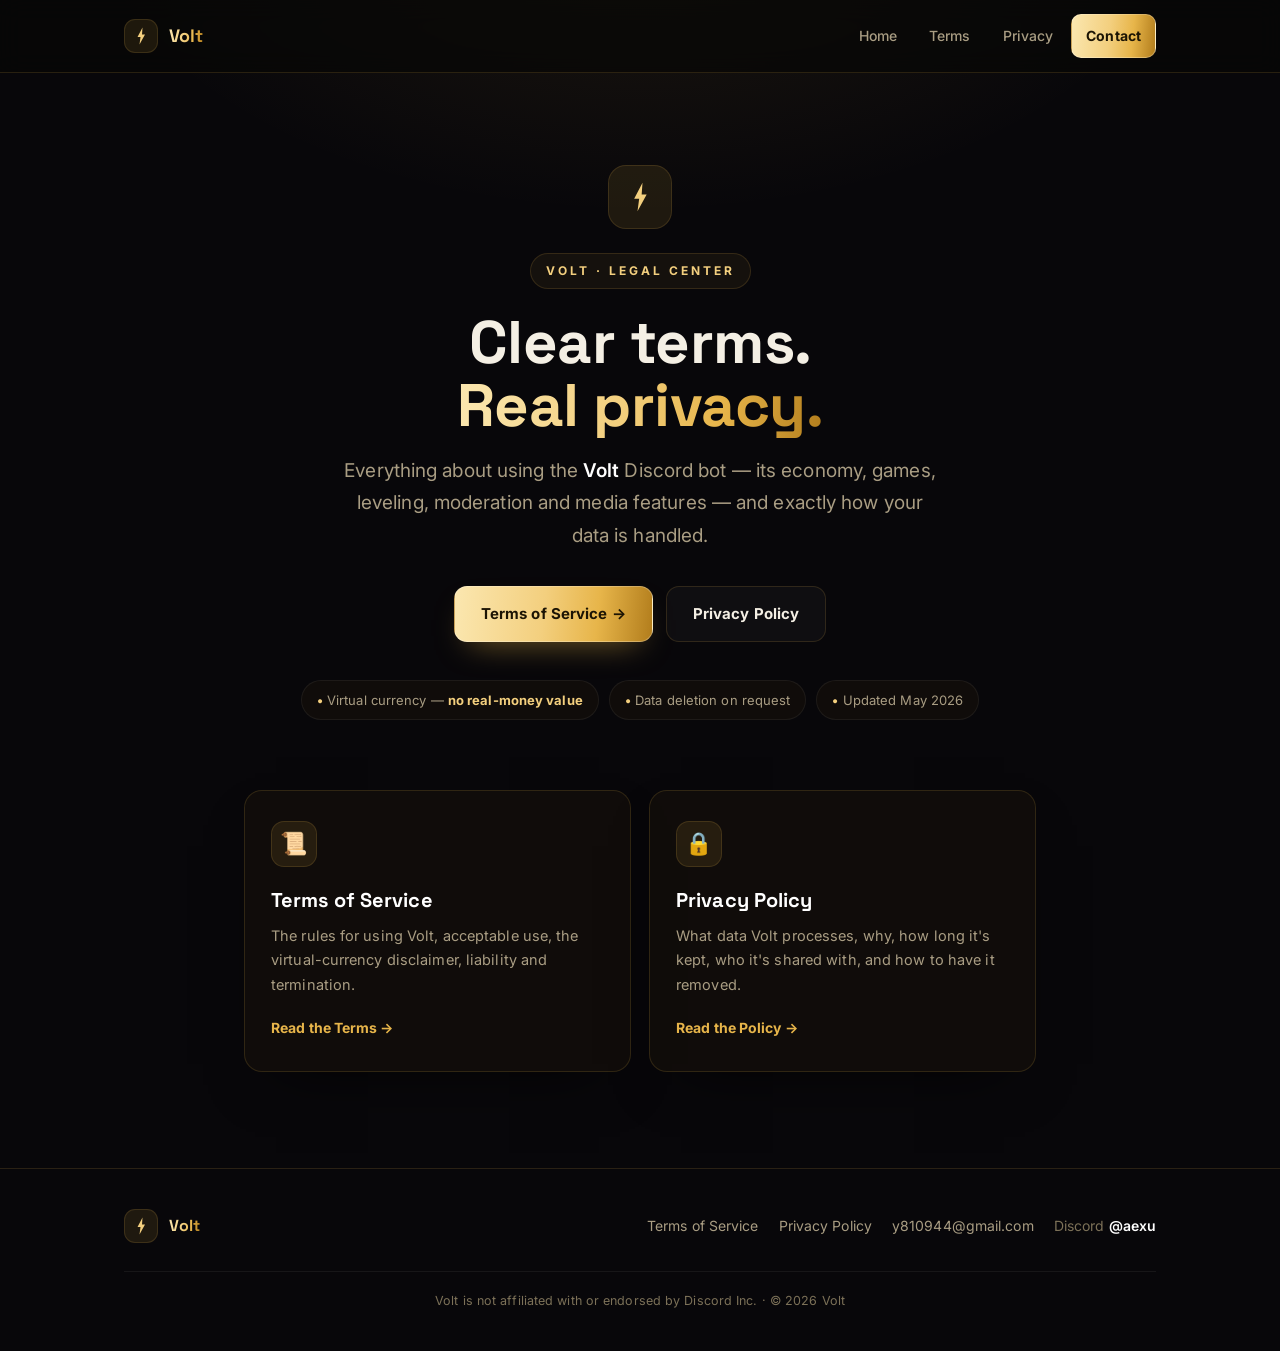
==== commit 939e32bc: "Simplify: remove animated background/banner system, clean static design" ====
--- a/index.html
+++ b/index.html
@@ -5,7 +5,7 @@
 <meta name="viewport" content="width=device-width, initial-scale=1">
 <title>Volt — Legal</title>
 <meta name="description" content="Terms of Service and Privacy Policy for the Volt Discord bot — BPconomy & Coins.">
-<meta name="theme-color" content="#060504">
+<meta name="theme-color" content="#0a0807">
 <meta property="og:title" content="Volt — Legal">
 <meta property="og:description" content="Terms of Service & Privacy Policy for the Volt Discord bot.">
 <meta property="og:type" content="website">
@@ -16,42 +16,6 @@
 </head>
 <body>
 <div class="progress"></div>
-
-<div class="bg" aria-hidden="true">
-  <video id="bgVideo" class="bg-media" muted loop playsinline preload="auto"></video>
-  <div class="scene">
-    <div class="rays"></div>
-    <div class="glow"></div>
-    <svg class="waves" viewBox="0 0 1440 900" preserveAspectRatio="xMidYMid slice">
-      <defs><linearGradient id="wgrad" x1="0" y1="0" x2="1" y2="0">
-        <stop offset="0" stop-color="rgba(231,181,74,0)"/>
-        <stop offset=".5" stop-color="rgba(245,210,128,.55)"/>
-        <stop offset="1" stop-color="rgba(231,181,74,0)"/>
-      </linearGradient></defs>
-      <g>
-        <path style="--d:22s;--y:14px" d="M-60 250 C 320 170 560 340 880 250 S 1280 170 1520 280"/>
-        <path style="--d:26s;--y:20px" d="M-60 272 C 320 196 560 360 880 274 S 1280 196 1520 304"/>
-        <path style="--d:30s;--y:10px" d="M-60 296 C 320 222 560 382 880 300 S 1280 222 1520 330"/>
-        <path style="--d:24s;--y:24px" d="M-60 322 C 320 250 560 404 880 326 S 1280 250 1520 356"/>
-        <path style="--d:28s;--y:16px" d="M-60 600 C 300 530 600 700 900 600 S 1300 520 1520 620"/>
-        <path style="--d:32s;--y:22px" d="M-60 626 C 300 558 600 724 900 628 S 1300 548 1520 648"/>
-        <path style="--d:23s;--y:12px" d="M-60 652 C 300 586 600 748 900 654 S 1300 576 1520 676"/>
-        <path style="--d:27s;--y:26px" d="M-60 680 C 300 616 600 772 900 682 S 1300 606 1520 704"/>
-      </g>
-    </svg>
-    <div class="bolt-wrap">
-      <svg viewBox="0 0 48 72">
-        <defs><linearGradient id="bgrad" x1="0" y1="0" x2="1" y2="1">
-          <stop offset="0" stop-color="#fdeec0"/><stop offset=".55" stop-color="#f3cf7e"/><stop offset="1" stop-color="#e7b54a"/>
-        </linearGradient></defs>
-        <path d="M30 2 L10 40 L22 40 L18 70 L40 30 L28 30 Z" fill="url(#bgrad)"/>
-      </svg>
-    </div>
-  </div>
-</div>
-<canvas id="fx"></canvas>
-<div class="grain"></div>
-<div class="veil"></div>
 
 <header class="site-head">
   <nav class="nav">
@@ -72,20 +36,20 @@
 
 <main>
   <section class="hero">
-    <span class="kicker reveal"><span class="led"></span> Volt · Legal Center</span>
-    <h1 class="display reveal" data-d="1">Clear terms.<br><span class="grad">Real privacy.</span></h1>
-    <p class="lead reveal" data-d="2">Everything about using the <strong>Volt</strong> Discord bot — its economy,
-       games, leveling, moderation and media features — and exactly how your data is handled. No fine-print games.</p>
-    <div class="actions reveal" data-d="3">
+    <div class="bolt reveal"><svg viewBox="0 0 48 72"><path d="M30 2 L10 40 L22 40 L18 70 L40 30 L28 30 Z" fill="#f3cf7e"/></svg></div>
+    <span class="kicker reveal">Volt · Legal Center</span>
+    <h1 class="display reveal">Clear terms.<br><span class="grad">Real privacy.</span></h1>
+    <p class="lead reveal">Everything about using the <strong>Volt</strong> Discord bot — its economy,
+       games, leveling, moderation and media features — and exactly how your data is handled.</p>
+    <div class="actions reveal">
       <a class="btn primary" href="terms-of-service/">Terms of Service →</a>
       <a class="btn ghost" href="privacy-policy/">Privacy Policy</a>
     </div>
-    <div class="chips reveal" data-d="3">
-      <span class="chip"><b>⚡</b> Virtual currency — <b>no real-money value</b></span>
-      <span class="chip"><b>⚡</b> Data deletion on request</span>
-      <span class="chip"><b>⚡</b> Updated May 2026</span>
+    <div class="chips reveal">
+      <span class="chip"><b>•</b> Virtual currency — <b>no real-money value</b></span>
+      <span class="chip"><b>•</b> Data deletion on request</span>
+      <span class="chip"><b>•</b> Updated May 2026</span>
     </div>
-    <div class="scroll-cue reveal">Scroll<span></span></div>
   </section>
 
   <section class="cards">
@@ -95,7 +59,7 @@
       <p>The rules for using Volt, acceptable use, the virtual-currency disclaimer, liability and termination.</p>
       <span class="go">Read the Terms →</span>
     </a>
-    <a class="card reveal" data-d="1" href="privacy-policy/">
+    <a class="card reveal" href="privacy-policy/">
       <div class="ic">🔒</div>
       <h3>Privacy Policy</h3>
       <p>What data Volt processes, why, how long it's kept, who it's shared with, and how to have it removed.</p>
@@ -116,7 +80,7 @@
       <a href="mailto:y810944@gmail.com">y810944@gmail.com</a>
       <span style="color:var(--muted)">Discord <strong>@aexu</strong></span>
     </div>
-    <div class="foot-note">Volt is not affiliated with or endorsed by Discord Inc. · © 2026 Volt ⚡</div>
+    <div class="foot-note">Volt is not affiliated with or endorsed by Discord Inc. · © 2026 Volt</div>
   </div>
 </footer>
 
--- a/assets/style.css
+++ b/assets/style.css
@@ -1,254 +1,180 @@
 /* ============================================================================
-   Volt — legal site. Cinematic dark-gold theme. Self-contained, no libraries.
+   Volt — legal site. Clean dark-gold theme. No animated background, no media.
    ========================================================================== */
 :root{
-  --bg:#060504; --bg2:#0b0907;
-  --ink:#f7f2e7; --dim:#b3a786; --muted:#7e7358;
-  --line:rgba(231,181,74,.16);
-  --line-soft:rgba(255,255,255,.06);
-  --g1:#fdeec0; --g2:#f3cf7e; --g3:#e7b54a; --g4:#b27d1c;
-  --glass:rgba(24,19,11,.55);
-  --glass2:rgba(17,13,8,.72);
-  --radius:20px; --maxw:1140px;
-  --shadow:0 30px 80px -34px rgba(0,0,0,.9);
-  --gold-grad:linear-gradient(96deg,var(--g1),var(--g2) 42%,var(--g3) 70%,var(--g4));
+  --bg:#0a0807; --ink:#f4efe4; --dim:#a99d83; --muted:#7c7158;
+  --line:rgba(231,181,74,.15); --line-soft:rgba(255,255,255,.06);
+  --g1:#fbe7b0; --g2:#f3cf7e; --g3:#e7b54a; --g4:#b27d1c;
+  --panel:rgba(22,18,11,.6); --panel2:rgba(18,14,9,.72);
+  --radius:18px; --maxw:1080px;
+  --shadow:0 24px 60px -32px rgba(0,0,0,.85);
+  --gold-grad:linear-gradient(96deg,var(--g1),var(--g2) 45%,var(--g3) 72%,var(--g4));
 }
 *{box-sizing:border-box;margin:0;padding:0}
-html{scroll-behavior:smooth;scroll-padding-top:104px;-webkit-text-size-adjust:100%}
+html{scroll-behavior:smooth;scroll-padding-top:96px;-webkit-text-size-adjust:100%}
 body{
-  background:var(--bg);color:var(--ink);overflow-x:hidden;min-height:100vh;
+  color:var(--ink);min-height:100vh;
+  /* one static, subtle gold wash — no animation */
+  background:
+    radial-gradient(800px 460px at 50% -8%, rgba(231,181,74,.10), transparent 70%),
+    #08070a;
   font:16px/1.7 "Inter",-apple-system,BlinkMacSystemFont,"Segoe UI",Roboto,Helvetica,Arial,sans-serif;
   letter-spacing:.1px;-webkit-font-smoothing:antialiased;text-rendering:optimizeLegibility;
 }
-.display{font-family:"Space Grotesk","Inter",sans-serif;letter-spacing:-.6px}
+.display{font-family:"Space Grotesk","Inter",sans-serif;letter-spacing:-.5px}
 a{color:var(--g3);text-decoration:none;transition:color .15s}
 a:hover{color:var(--g1)}
 strong{color:#fff;font-weight:600}
-::selection{background:rgba(231,181,74,.32);color:#fff}
+::selection{background:rgba(231,181,74,.3);color:#fff}
 
-/* ── Ambient background system (fixed, behind everything) ─────────────────── */
-.bg{position:fixed;inset:0;z-index:-3;overflow:hidden;background:
-  radial-gradient(1200px 760px at 50% 36%, #1c1407 0%, #0b0805 46%, var(--bg) 78%)}
-.bg-media{position:absolute;inset:0;width:100%;height:100%;object-fit:cover;
-  opacity:0;transition:opacity 1.2s ease;filter:saturate(1.05) contrast(1.04)}
-.bg.has-media .bg-media{opacity:.66}
-.bg.has-media .scene .bolt-wrap{opacity:.32}      /* dim CSS bolt if real art shown */
-.bg.has-media .scene .waves{opacity:.5}
+/* Scroll progress */
+.progress{position:fixed;top:0;left:0;height:3px;width:0;z-index:60;
+  background:linear-gradient(90deg,var(--g4),var(--g3),var(--g1))}
 
-.scene{position:absolute;inset:0}
-.scene .rays{position:absolute;left:50%;top:38%;width:140vmax;height:140vmax;
-  transform:translate(-50%,-50%);
-  background:conic-gradient(from 0deg,
-    transparent 0 6%, rgba(243,207,126,.07) 8%, transparent 12% 22%,
-    rgba(231,181,74,.05) 25%, transparent 30% 52%,
-    rgba(243,207,126,.06) 56%, transparent 60% 78%,
-    rgba(231,181,74,.05) 82%, transparent 88% 100%);
-  filter:blur(6px);animation:spin 80s linear infinite;opacity:.8}
-.scene .glow{position:absolute;left:50%;top:40%;width:1100px;height:1100px;
-  transform:translate(-50%,-50%);border-radius:50%;
-  background:radial-gradient(circle,rgba(245,205,120,.20),rgba(231,181,74,.07) 38%,transparent 66%);
-  filter:blur(8px);animation:breathe 7s ease-in-out infinite}
-
-.waves{position:absolute;inset:0;width:100%;height:100%;opacity:.85}
-.waves path{fill:none;stroke:url(#wgrad);stroke-width:1;
-  animation:wave var(--d,26s) ease-in-out infinite alternate}
-.waves path:nth-child(2n){opacity:.6}
-.waves path:nth-child(3n){opacity:.4}
-
-.bolt-wrap{position:absolute;left:50%;top:40%;transform:translate(-50%,-50%);
-  width:clamp(120px,17vw,230px);aspect-ratio:5/8;animation:floaty 9s ease-in-out infinite}
-.bolt-wrap svg{width:100%;height:100%;display:block;
-  filter:drop-shadow(0 0 10px rgba(253,238,192,.95)) drop-shadow(0 0 34px rgba(243,207,126,.7))
-         drop-shadow(0 0 80px rgba(231,181,74,.5));animation:pulse 4.4s ease-in-out infinite}
-
-.grain{position:fixed;inset:0;z-index:-2;pointer-events:none;opacity:.5;mix-blend-mode:overlay;
-  background-image:url("data:image/svg+xml;utf8,<svg xmlns='http://www.w3.org/2000/svg' width='140' height='140'><filter id='n'><feTurbulence type='fractalNoise' baseFrequency='0.85' numOctaves='2' stitchTiles='stitch'/></filter><rect width='140' height='140' filter='url(%23n)' opacity='0.55'/></svg>")}
-.veil{position:fixed;inset:0;z-index:-1;pointer-events:none;
-  background:radial-gradient(120% 90% at 50% 30%,transparent 38%,rgba(0,0,0,.5) 78%,rgba(0,0,0,.78) 100%)}
-#fx{position:fixed;inset:0;z-index:-2;pointer-events:none}
-
-@keyframes spin{to{transform:translate(-50%,-50%) rotate(360deg)}}
-@keyframes breathe{50%{transform:translate(-50%,-50%) scale(1.12);opacity:.85}}
-@keyframes pulse{50%{filter:drop-shadow(0 0 16px rgba(253,238,192,1)) drop-shadow(0 0 52px rgba(243,207,126,.85)) drop-shadow(0 0 120px rgba(231,181,74,.62))}}
-@keyframes floaty{50%{transform:translate(-50%,calc(-50% - 14px))}}
-@keyframes wave{to{transform:translateY(var(--y,18px))}}
-@keyframes shift{to{background-position:200% center}}
-
-/* ── Scroll progress ─────────────────────────────────────────────────────── */
-.progress{position:fixed;top:0;left:0;height:3px;width:0;z-index:60;
-  background:linear-gradient(90deg,var(--g4),var(--g3),var(--g1));
-  box-shadow:0 0 16px rgba(231,181,74,.7)}
-
-/* ── Header ──────────────────────────────────────────────────────────────── */
-.site-head{position:sticky;top:0;z-index:50;backdrop-filter:blur(16px);
-  background:linear-gradient(180deg,rgba(8,6,4,.82),rgba(8,6,4,.34));
-  border-bottom:1px solid var(--line)}
-.nav{max-width:var(--maxw);margin:0 auto;padding:15px 24px;display:flex;align-items:center;gap:22px}
-.brand{display:flex;align-items:center;gap:12px;font-weight:700;font-size:19px}
-.brand .logo{width:36px;height:36px;display:grid;place-items:center;border-radius:12px;
-  background:radial-gradient(circle at 30% 24%,rgba(253,238,192,.28),rgba(18,14,8,.92));
-  border:1px solid var(--line);box-shadow:inset 0 0 16px rgba(231,181,74,.3),0 0 18px -6px rgba(231,181,74,.5)}
-.brand .logo svg{width:19px;height:19px;filter:drop-shadow(0 0 6px rgba(243,207,126,.85))}
-.brand .word{font-family:"Space Grotesk",sans-serif;font-weight:700;
+/* Header */
+.site-head{position:sticky;top:0;z-index:50;backdrop-filter:blur(12px);
+  background:rgba(8,7,6,.72);border-bottom:1px solid var(--line)}
+.nav{max-width:var(--maxw);margin:0 auto;padding:14px 24px;display:flex;align-items:center;gap:22px}
+.brand{display:flex;align-items:center;gap:11px;font-weight:700;font-size:18px}
+.brand .logo{width:34px;height:34px;display:grid;place-items:center;border-radius:11px;
+  background:rgba(231,181,74,.1);border:1px solid var(--line)}
+.brand .logo svg{width:18px;height:18px}
+.brand .word{font-family:"Space Grotesk",sans-serif;
   background:var(--gold-grad);-webkit-background-clip:text;background-clip:text;color:transparent}
 .nav .spacer{flex:1}
 .nav-links{display:flex;gap:4px;align-items:center}
-.nav-links a{color:var(--dim);font-size:14px;font-weight:500;padding:9px 15px;border-radius:11px;transition:.16s}
+.nav-links a{color:var(--dim);font-size:14px;font-weight:500;padding:9px 14px;border-radius:10px;transition:.15s}
 .nav-links a:hover{color:var(--ink);background:rgba(255,255,255,.05)}
-.nav-links a.cta{color:#1c1404;font-weight:700;background:var(--gold-grad);
-  border:1px solid rgba(255,255,255,.28);box-shadow:0 8px 22px -10px rgba(231,181,74,.8)}
-.nav-links a.cta:hover{filter:brightness(1.08);transform:translateY(-1px)}
+.nav-links a.cta{color:#1c1404;font-weight:700;background:var(--gold-grad);border:1px solid rgba(255,255,255,.25)}
+.nav-links a.cta:hover{filter:brightness(1.06)}
 .menu-btn{display:none;background:none;border:1px solid var(--line);color:var(--ink);
-  width:42px;height:42px;border-radius:11px;font-size:18px;cursor:pointer}
+  width:40px;height:40px;border-radius:10px;font-size:18px;cursor:pointer}
 
 .container{max-width:var(--maxw);margin:0 auto;padding:0 24px}
-.reveal{opacity:0;transform:translateY(26px);transition:opacity .8s cubic-bezier(.2,.7,.2,1),transform .8s cubic-bezier(.2,.7,.2,1)}
+.reveal{opacity:0;transform:translateY(16px);transition:opacity .6s ease,transform .6s ease}
 .reveal.in{opacity:1;transform:none}
-.reveal[data-d="1"]{transition-delay:.08s}.reveal[data-d="2"]{transition-delay:.16s}
-.reveal[data-d="3"]{transition-delay:.24s}
 
-/* ── Hero ────────────────────────────────────────────────────────────────── */
-.hero{position:relative;text-align:center;padding:128px 24px 86px;max-width:900px;margin:0 auto}
-.hero .kicker{display:inline-flex;align-items:center;gap:9px;font-size:12px;font-weight:700;
-  letter-spacing:3.4px;text-transform:uppercase;color:var(--g2);
-  padding:8px 16px;border:1px solid var(--line);border-radius:999px;
-  background:rgba(231,181,74,.06);backdrop-filter:blur(6px);margin-bottom:26px}
-.hero .kicker .led{width:7px;height:7px;border-radius:50%;background:var(--g2);
-  box-shadow:0 0 10px var(--g2);animation:pulse 2.4s ease-in-out infinite}
-.hero h1{font-size:clamp(40px,7.4vw,76px);line-height:1.02;font-weight:700;margin-bottom:22px}
-.hero h1 .grad{background:linear-gradient(96deg,var(--g1),var(--g2) 45%,var(--g3) 72%,var(--g4));
-  background-size:200% auto;-webkit-background-clip:text;background-clip:text;color:transparent;
-  animation:shift 9s linear infinite;text-shadow:0 0 60px rgba(231,181,74,.18)}
-.hero p.lead{color:var(--dim);font-size:clamp(16px,2.1vw,20px);max-width:640px;margin:0 auto 38px}
-.actions{display:flex;gap:14px;justify-content:center;flex-wrap:wrap}
-.btn{display:inline-flex;align-items:center;gap:10px;padding:15px 28px;border-radius:14px;
-  font-weight:700;font-size:15px;transition:transform .18s,filter .18s,border-color .18s,background .18s;
+/* Hero — simple and clean */
+.hero{text-align:center;padding:92px 24px 64px;max-width:820px;margin:0 auto}
+.hero .bolt{width:64px;height:64px;margin:0 auto 24px;display:grid;place-items:center;border-radius:18px;
+  background:rgba(231,181,74,.1);border:1px solid var(--line)}
+.hero .bolt svg{width:30px;height:30px}
+.hero .kicker{display:inline-block;font-size:12px;font-weight:700;letter-spacing:3px;
+  text-transform:uppercase;color:var(--g2);padding:7px 15px;border:1px solid var(--line);
+  border-radius:999px;background:rgba(231,181,74,.06);margin-bottom:22px}
+.hero h1{font-size:clamp(36px,6vw,60px);line-height:1.05;font-weight:700;margin-bottom:18px}
+.hero h1 .grad{background:var(--gold-grad);-webkit-background-clip:text;background-clip:text;color:transparent}
+.hero p.lead{color:var(--dim);font-size:clamp(16px,2vw,19px);max-width:600px;margin:0 auto 34px}
+.actions{display:flex;gap:13px;justify-content:center;flex-wrap:wrap}
+.btn{display:inline-flex;align-items:center;gap:9px;padding:14px 26px;border-radius:13px;
+  font-weight:700;font-size:15px;transition:transform .16s,filter .16s,border-color .16s,background .16s;
   border:1px solid transparent}
-.btn.primary{color:#1c1404;background:var(--gold-grad);border-color:rgba(255,255,255,.3);
-  box-shadow:0 18px 40px -16px rgba(231,181,74,.75),inset 0 1px 0 rgba(255,255,255,.4)}
-.btn.primary:hover{transform:translateY(-3px);filter:brightness(1.07)}
-.btn.ghost{color:var(--ink);border-color:var(--line);background:rgba(255,255,255,.035);backdrop-filter:blur(6px)}
-.btn.ghost:hover{border-color:var(--g3);background:rgba(231,181,74,.08);transform:translateY(-3px)}
-.chips{display:flex;gap:10px;justify-content:center;flex-wrap:wrap;margin-top:44px}
-.chip{font-size:13px;color:var(--dim);padding:9px 16px;border:1px solid var(--line-soft);
-  border-radius:999px;background:var(--glass);backdrop-filter:blur(6px)}
+.btn.primary{color:#1c1404;background:var(--gold-grad);border-color:rgba(255,255,255,.26);
+  box-shadow:0 14px 32px -16px rgba(231,181,74,.6)}
+.btn.primary:hover{transform:translateY(-2px);filter:brightness(1.06)}
+.btn.ghost{color:var(--ink);border-color:var(--line);background:rgba(255,255,255,.03)}
+.btn.ghost:hover{border-color:var(--g3);transform:translateY(-2px)}
+.chips{display:flex;gap:10px;justify-content:center;flex-wrap:wrap;margin-top:38px}
+.chip{font-size:13px;color:var(--dim);padding:8px 15px;border:1px solid var(--line-soft);
+  border-radius:999px;background:var(--panel)}
 .chip b{color:var(--g2);font-weight:700}
-.scroll-cue{margin-top:60px;color:var(--muted);font-size:12px;letter-spacing:2px;text-transform:uppercase}
-.scroll-cue span{display:block;margin:10px auto 0;width:1px;height:34px;
-  background:linear-gradient(var(--g3),transparent);animation:cue 2.2s ease-in-out infinite}
-@keyframes cue{0%,100%{opacity:.3;transform:scaleY(.5)}50%{opacity:1;transform:scaleY(1)}}
 
-/* ── Doc cards on landing ────────────────────────────────────────────────── */
-.cards{display:grid;grid-template-columns:1fr 1fr;gap:20px;max-width:900px;margin:10px auto 110px;padding:0 24px}
-@media(max-width:700px){.cards{grid-template-columns:1fr}}
-.card{position:relative;display:block;padding:34px 30px;border-radius:var(--radius);
-  background:var(--glass);border:1px solid var(--line);backdrop-filter:blur(12px);
-  box-shadow:var(--shadow);overflow:hidden;transition:transform .22s,border-color .22s}
-.card::before{content:"";position:absolute;inset:0;border-radius:inherit;padding:1px;
-  background:linear-gradient(140deg,rgba(243,207,126,.6),transparent 46%);
-  -webkit-mask:linear-gradient(#000 0 0) content-box,linear-gradient(#000 0 0);
-  -webkit-mask-composite:xor;mask-composite:exclude;opacity:0;transition:opacity .22s}
-.card::after{content:"";position:absolute;width:280px;height:280px;border-radius:50%;right:-90px;top:-90px;
-  background:radial-gradient(circle,rgba(231,181,74,.16),transparent 70%);opacity:0;transition:opacity .22s}
-.card:hover{transform:translateY(-6px);border-color:rgba(231,181,74,.36)}
-.card:hover::before,.card:hover::after{opacity:1}
-.card .ic{width:50px;height:50px;border-radius:14px;display:grid;place-items:center;font-size:23px;
-  background:rgba(231,181,74,.1);border:1px solid var(--line);margin-bottom:18px}
-.card h3{font-family:"Space Grotesk",sans-serif;font-size:21px;font-weight:700;margin-bottom:8px;color:#fff}
+/* Doc cards on landing */
+.cards{display:grid;grid-template-columns:1fr 1fr;gap:18px;max-width:840px;margin:6px auto 96px;padding:0 24px}
+@media(max-width:680px){.cards{grid-template-columns:1fr}}
+.card{display:block;padding:30px 26px;border-radius:var(--radius);
+  background:var(--panel);border:1px solid var(--line);box-shadow:var(--shadow);
+  transition:transform .18s,border-color .18s}
+.card:hover{transform:translateY(-4px);border-color:rgba(231,181,74,.35)}
+.card .ic{width:46px;height:46px;border-radius:13px;display:grid;place-items:center;font-size:22px;
+  background:rgba(231,181,74,.1);border:1px solid var(--line);margin-bottom:16px}
+.card h3{font-family:"Space Grotesk",sans-serif;font-size:20px;font-weight:700;margin-bottom:7px;color:#fff}
 .card p{color:var(--dim);font-size:14.5px}
-.card .go{margin-top:20px;font-size:14px;font-weight:700;color:var(--g3);display:inline-flex;gap:7px;align-items:center;transition:gap .2s}
-.card:hover .go{gap:12px}
+.card .go{margin-top:18px;font-size:14px;font-weight:700;color:var(--g3);display:inline-flex;gap:7px;align-items:center;transition:gap .18s}
+.card:hover .go{gap:11px}
 
-/* ── Document page ───────────────────────────────────────────────────────── */
-.doc-shell{max-width:var(--maxw);margin:0 auto;padding:62px 24px 110px;
-  display:grid;grid-template-columns:256px 1fr;gap:52px;align-items:start}
-@media(max-width:940px){.doc-shell{grid-template-columns:1fr;gap:26px}}
-.toc{position:sticky;top:104px;font-size:14px}
+/* Document page */
+.doc-shell{max-width:var(--maxw);margin:0 auto;padding:56px 24px 100px;
+  display:grid;grid-template-columns:248px 1fr;gap:48px;align-items:start}
+@media(max-width:940px){.doc-shell{grid-template-columns:1fr;gap:24px}}
+.toc{position:sticky;top:96px;font-size:14px}
 @media(max-width:940px){.toc{position:relative;top:0;border:1px solid var(--line);
-  border-radius:16px;background:var(--glass);padding:10px;backdrop-filter:blur(8px)}}
-.toc .toc-title{font-size:11px;letter-spacing:2.6px;text-transform:uppercase;color:var(--muted);
+  border-radius:14px;background:var(--panel);padding:10px}}
+.toc .toc-title{font-size:11px;letter-spacing:2.5px;text-transform:uppercase;color:var(--muted);
   padding:0 12px 12px;font-weight:700}
-.toc a{display:block;color:var(--dim);padding:8px 13px;border-radius:10px;border-left:2px solid transparent;
+.toc a{display:block;color:var(--dim);padding:8px 12px;border-radius:9px;border-left:2px solid transparent;
   transition:.15s;line-height:1.35}
 .toc a:hover{color:var(--ink);background:rgba(255,255,255,.04)}
-.toc a.active{color:var(--g1);border-left-color:var(--g3);background:rgba(231,181,74,.09)}
+.toc a.active{color:var(--g1);border-left-color:var(--g3);background:rgba(231,181,74,.08)}
 
-.doc{min-width:0;position:relative;background:var(--glass2);border:1px solid var(--line);
-  border-radius:var(--radius);padding:clamp(28px,4.4vw,58px);box-shadow:var(--shadow);backdrop-filter:blur(10px)}
-.doc::before{content:"";position:absolute;inset:0;border-radius:inherit;padding:1px;
-  background:linear-gradient(160deg,rgba(243,207,126,.4),transparent 40%);
-  -webkit-mask:linear-gradient(#000 0 0) content-box,linear-gradient(#000 0 0);
-  -webkit-mask-composite:xor;mask-composite:exclude;pointer-events:none}
-.doc .kicker{display:inline-block;font-size:12px;font-weight:700;letter-spacing:3px;
-  text-transform:uppercase;color:var(--g2);padding:7px 14px;border:1px solid var(--line);
+.doc{min-width:0;background:var(--panel2);border:1px solid var(--line);
+  border-radius:var(--radius);padding:clamp(26px,4vw,52px);box-shadow:var(--shadow)}
+.doc .kicker{display:inline-block;font-size:12px;font-weight:700;letter-spacing:2.5px;
+  text-transform:uppercase;color:var(--g2);padding:6px 13px;border:1px solid var(--line);
   border-radius:999px;background:rgba(231,181,74,.06);margin-bottom:18px}
-.doc h1{font-family:"Space Grotesk",sans-serif;font-size:clamp(30px,4.8vw,46px);font-weight:700;
-  line-height:1.08;margin-bottom:16px}
+.doc h1{font-family:"Space Grotesk",sans-serif;font-size:clamp(28px,4.4vw,42px);font-weight:700;
+  line-height:1.1;margin-bottom:14px}
 .doc h1 .grad{background:var(--gold-grad);-webkit-background-clip:text;background-clip:text;color:transparent}
 .updated{display:inline-flex;align-items:center;gap:8px;font-size:13px;color:var(--dim);
-  border:1px solid var(--line);background:rgba(231,181,74,.05);padding:6px 14px;border-radius:999px;margin-bottom:26px}
-.updated .dot{width:7px;height:7px;border-radius:50%;background:var(--g3);box-shadow:0 0 8px var(--g3)}
-.doc>p{color:#ece4d2}
-.doc .intro{font-size:16.5px;color:var(--dim);border-bottom:1px solid var(--line);padding-bottom:28px;margin-bottom:6px}
-.doc section{padding-top:38px;scroll-margin-top:104px}
-.doc h2{display:flex;align-items:center;gap:14px;font-family:"Space Grotesk",sans-serif;
-  font-size:22px;font-weight:700;color:#fff;margin-bottom:13px}
-.doc h2 .num{flex:none;width:32px;height:32px;border-radius:10px;display:grid;place-items:center;
-  font-size:13px;font-weight:700;color:#1c1404;background:var(--gold-grad);
-  box-shadow:0 6px 16px -8px rgba(231,181,74,.7)}
+  border:1px solid var(--line);background:rgba(231,181,74,.05);padding:6px 13px;border-radius:999px;margin-bottom:24px}
+.updated .dot{width:7px;height:7px;border-radius:50%;background:var(--g3)}
+.doc>p{color:#ebe4d2}
+.doc .intro{font-size:16px;color:var(--dim);border-bottom:1px solid var(--line);padding-bottom:26px;margin-bottom:4px}
+.doc section{padding-top:36px;scroll-margin-top:96px}
+.doc h2{display:flex;align-items:center;gap:13px;font-family:"Space Grotesk",sans-serif;
+  font-size:21px;font-weight:700;color:#fff;margin-bottom:12px}
+.doc h2 .num{flex:none;width:30px;height:30px;border-radius:9px;display:grid;place-items:center;
+  font-size:13px;font-weight:700;color:#1c1404;background:var(--gold-grad)}
 .doc h2 .anchor{opacity:0;color:var(--muted);font-weight:400;font-size:18px;transition:.15s}
 .doc h2:hover .anchor{opacity:1}
-.doc h3{font-size:16px;margin:20px 0 7px;color:#fff}
-.doc p,.doc li{color:#e6dfcd}
+.doc h3{font-size:16px;margin:18px 0 6px;color:#fff}
+.doc p,.doc li{color:#e4ddcb}
 .doc ul{margin:10px 0 10px 2px;list-style:none}
-.doc li{position:relative;padding-left:24px;margin:8px 0}
+.doc li{position:relative;padding-left:22px;margin:7px 0}
 .doc li::before{content:"";position:absolute;left:4px;top:11px;width:6px;height:6px;border-radius:50%;
-  background:linear-gradient(var(--g1),var(--g4));box-shadow:0 0 6px rgba(231,181,74,.5)}
-.callout{display:flex;gap:15px;background:linear-gradient(180deg,rgba(231,181,74,.1),rgba(231,181,74,.03));
-  border:1px solid var(--line);border-left:3px solid var(--g3);border-radius:14px;
-  padding:17px 19px;margin:22px 0;color:#f2ead7;font-size:14.5px}
-.callout .ci{flex:none;font-size:19px;line-height:1.45}
-.tbl-wrap{overflow-x:auto;margin:20px 0;border:1px solid var(--line);border-radius:14px}
-table{width:100%;border-collapse:collapse;font-size:14.5px;min-width:480px}
-th,td{padding:13px 16px;text-align:left;vertical-align:top;border-bottom:1px solid var(--line-soft)}
-th{background:rgba(231,181,74,.09);color:var(--g1);font-weight:700;letter-spacing:.3px}
+  background:var(--g3)}
+.callout{display:flex;gap:14px;background:rgba(231,181,74,.07);
+  border:1px solid var(--line);border-left:3px solid var(--g3);border-radius:12px;
+  padding:16px 18px;margin:20px 0;color:#efe8d6;font-size:14.5px}
+.callout .ci{flex:none;font-size:18px;line-height:1.45}
+.tbl-wrap{overflow-x:auto;margin:18px 0;border:1px solid var(--line);border-radius:12px}
+table{width:100%;border-collapse:collapse;font-size:14.5px;min-width:460px}
+th,td{padding:12px 15px;text-align:left;vertical-align:top;border-bottom:1px solid var(--line-soft)}
+th{background:rgba(231,181,74,.08);color:var(--g1);font-weight:700}
 tr:last-child td{border-bottom:none}
-tr:hover td{background:rgba(255,255,255,.02)}
 td:first-child{color:#fff;font-weight:600;white-space:nowrap}
 @media(max-width:560px){td:first-child{white-space:normal}}
 
-/* ── Footer ──────────────────────────────────────────────────────────────── */
-.site-foot{position:relative;border-top:1px solid var(--line);
-  background:linear-gradient(180deg,transparent,rgba(231,181,74,.04))}
-.foot-in{max-width:var(--maxw);margin:0 auto;padding:46px 24px;display:flex;gap:26px;
+/* Footer */
+.site-foot{border-top:1px solid var(--line)}
+.foot-in{max-width:var(--maxw);margin:0 auto;padding:40px 24px;display:flex;gap:24px;
   align-items:center;flex-wrap:wrap;justify-content:space-between}
-.foot-in .brand{font-size:17px}
-.foot-links{display:flex;gap:22px;flex-wrap:wrap;font-size:14px;align-items:center}
+.foot-in .brand{font-size:16px}
+.foot-links{display:flex;gap:20px;flex-wrap:wrap;font-size:14px;align-items:center}
 .foot-links a{color:var(--dim)}.foot-links a:hover{color:var(--g3)}
 .foot-note{width:100%;color:var(--muted);font-size:12.5px;border-top:1px solid var(--line-soft);
-  padding-top:20px;margin-top:4px;text-align:center}
+  padding-top:18px;margin-top:4px;text-align:center}
 
-/* ── Back to top ─────────────────────────────────────────────────────────── */
-.to-top{position:fixed;right:24px;bottom:24px;width:48px;height:48px;border-radius:14px;
+/* Back to top */
+.to-top{position:fixed;right:22px;bottom:22px;width:46px;height:46px;border-radius:13px;
   display:grid;place-items:center;cursor:pointer;z-index:40;border:1px solid var(--line);
-  color:var(--g1);background:var(--glass2);backdrop-filter:blur(8px);
-  opacity:0;pointer-events:none;transform:translateY(14px);transition:.24s}
+  color:var(--g1);background:var(--panel2);backdrop-filter:blur(8px);
+  opacity:0;pointer-events:none;transform:translateY(12px);transition:.22s}
 .to-top.show{opacity:1;pointer-events:auto;transform:none}
-.to-top:hover{border-color:var(--g3);background:rgba(231,181,74,.16)}
+.to-top:hover{border-color:var(--g3);background:rgba(231,181,74,.14)}
 
 @media(max-width:720px){
   .menu-btn{display:block}
-  .nav-links{position:absolute;top:68px;right:16px;left:16px;flex-direction:column;align-items:stretch;
-    gap:4px;padding:12px;border:1px solid var(--line);border-radius:16px;
-    background:rgba(10,8,5,.97);backdrop-filter:blur(16px);display:none}
+  .nav-links{position:absolute;top:64px;right:16px;left:16px;flex-direction:column;align-items:stretch;
+    gap:4px;padding:12px;border:1px solid var(--line);border-radius:14px;
+    background:rgba(10,8,6,.98);backdrop-filter:blur(14px);display:none}
   .nav-links.open{display:flex}
-  .nav-links a{padding:13px 15px}
-  .hero{padding:96px 22px 64px}
+  .nav-links a{padding:12px 14px}
+  .hero{padding:72px 22px 52px}
 }
 
-/* Respect reduced motion — kill all ambient/looping animation */
 @media (prefers-reduced-motion:reduce){
-  *,*::before,*::after{animation:none!important;transition-duration:.001ms!important}
+  *,*::before,*::after{transition-duration:.001ms!important}
   html{scroll-behavior:auto}
   .reveal{opacity:1!important;transform:none!important}
 }
